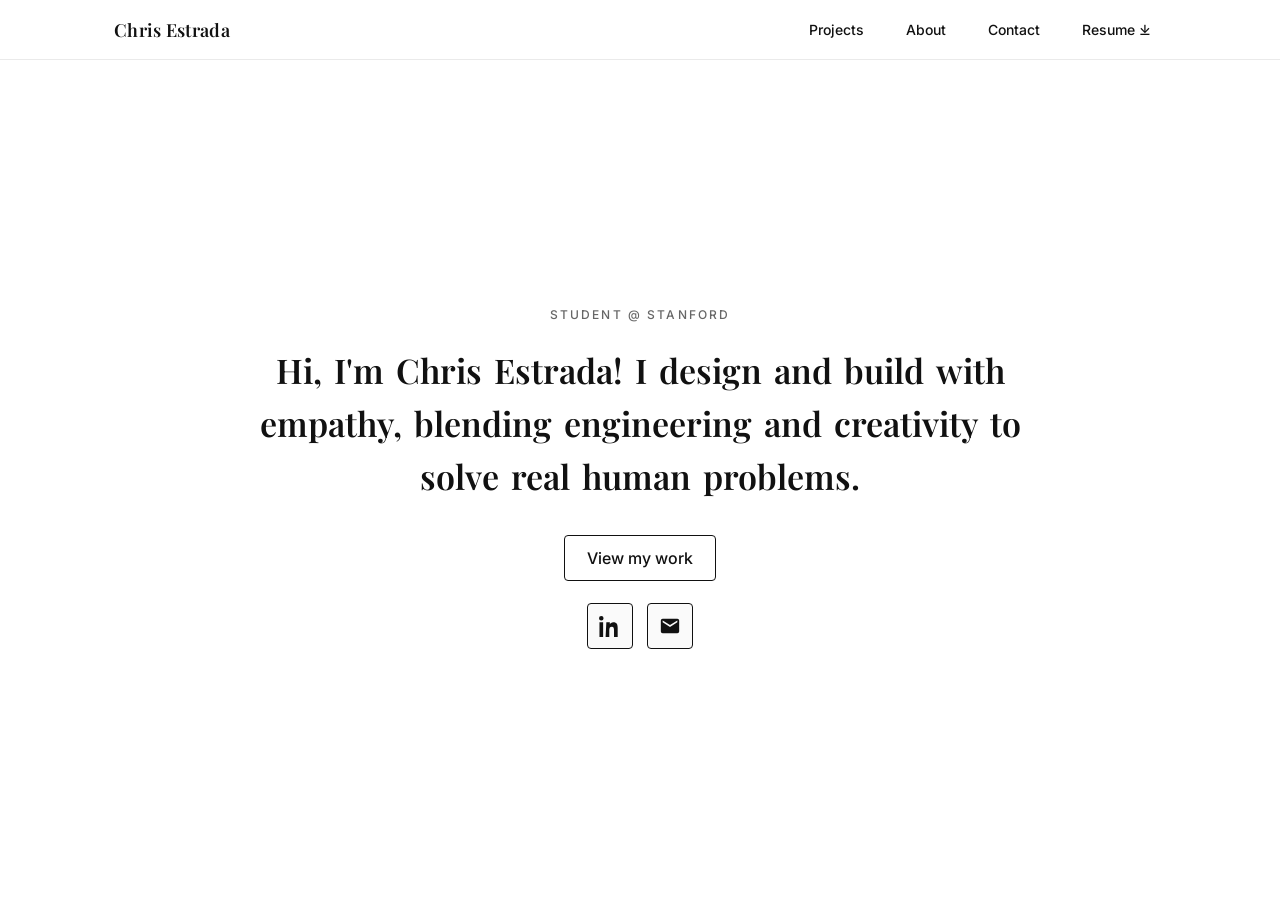
==== portfolio.html @ dc277e16 "portfolio.html" ====
<!DOCTYPE html>
<html lang="en">
<head>
  <meta charset="utf-8" />
  <meta name="viewport" content="width=device-width, initial-scale=1" />
  <title>Chris Estrada — Portfolio</title>
  <link rel="preconnect" href="https://fonts.googleapis.com">
  <link rel="preconnect" href="https://fonts.gstatic.com" crossorigin>
  <link href="https://fonts.googleapis.com/css2?family=Inter:wght@300;400;500;600&family=Playfair+Display:wght@600&display=swap" rel="stylesheet">
  <style>
    :root{ --ink:#111; --ink-2:#333; --bg:#fff; --muted:#f5f5f5; --green:#34d399; --blueteal:#3cc0ff; --radius:4px; }
    *{box-sizing:border-box}
    html,body{margin:0;background:var(--bg);color:var(--ink);font-family:Inter,system-ui,sans-serif}
    a{color:inherit;text-decoration:none}
    img,iframe{max-width:100%;display:block}

    /* Header */
    header{position:fixed; inset:0 0 auto 0; background:rgba(255,255,255,.9); backdrop-filter:saturate(1.2) blur(6px); border-bottom:1px solid #eaeaea; z-index:10;}
    .nav{max-width:1100px; margin:0 auto; display:flex; align-items:center; justify-content:space-between; gap:16px; padding:12px 24px;}
    .brand{font-family:"Playfair Display",serif; font-weight:600; font-size:18px; letter-spacing:.3px; cursor:pointer}
    .links{display:flex; gap:12px}
    .links a{padding:8px 14px; border:1px solid transparent; border-radius:var(--radius); font-weight:500; font-size:14px}
    .links a:hover{border-color:var(--ink); background:var(--ink); color:#fff; transition:.2s}

    /* Page shell */
    main{min-height:100vh; display:flex; align-items:center; justify-content:center; padding:96px 20px 40px; flex-direction:column;}
    section{width:100%; display:none}
    section.active{display:flex}

    /* Intro */
    .intro{max-width:780px; margin:0 auto; flex-direction:column; align-items:center; text-align:center; gap:22px}
    .eyebrow{font-size:12px; letter-spacing:.18em; text-transform:uppercase; color:#666; font-weight:500}
    h1{font-family:"Playfair Display",serif; font-weight:600; font-size:clamp(24px,3.6vw,34px); line-height:1.55; margin:0; color:var(--ink)}
    .headline-words .w{display:inline-block; margin:0 2px; transition:transform .15s ease,color .15s ease; position:relative}
    .headline-words .w:hover{transform:scale(1.12); color:#000}
    .cta{display:inline-block; margin-top:10px; padding:12px 22px; border:1px solid var(--ink); border-radius:var(--radius); font-weight:500}
    .cta:hover{background:var(--ink); color:#fff}

    .socials{display:flex; gap:14px; justify-content:center}
    .icon{width:46px; height:46px; display:flex; align-items:center; justify-content:center; border:1px solid var(--ink); border-radius:var(--radius); background:#fafafa; transition:.2s}
    .icon:hover{background:var(--ink); color:#fff}
    .icon svg{width:22px; height:22px}

    /* Projects (only here) */
    #projects{display:none; min-height:80vh; align-items:flex-start; justify-content:center; flex-direction:column; gap:20px; padding-top:40px;}
    #projects.active{display:flex;}
    #projects h2{font-family:"Playfair Display",serif; font-size:28px; margin:0 auto 10px; text-align:center;}
    #projects .project-bubbles{display:flex; gap:40px; flex-wrap:wrap; justify-content:center; align-items:center; width:100%; max-width:1000px;}
    #projects .bubble{flex:1 1 400px; min-height:300px; border-radius:12px; display:flex; align-items:center; justify-content:center; font-family:"Playfair Display",serif; font-size:24px; border:2px solid var(--ink); transition:transform .3s ease, background .3s ease, color .3s ease; cursor:pointer;}
    #projects .bubble:hover{transform:scale(1.03); color:#fff;}
    #projects .bubble.allspark:hover{background:var(--green); border-color:var(--green);} 
    #projects .bubble.saveshare:hover{background:var(--blueteal); border-color:var(--blueteal);} 

    /* SaveShare in-page section */
    #saveshare{display:none; flex-direction:column; align-items:center; justify-content:center; min-height:80vh; text-align:center;}
    #saveshare.active{display:flex;}
    #saveshare .hero{display:flex; flex-direction:column; align-items:center; justify-content:center; padding:80px 20px;}
    #saveshare h1{font-family:"Playfair Display",serif; font-size:48px; margin-bottom:10px;}
    #saveshare h2{font-family:Inter,sans-serif; font-weight:400; font-size:20px; color:#333; margin-top:0;}
    #saveshare hr{width:80%;max-width:700px;border:none;border-top:1px solid #ccc;margin:30px 0;}
    #saveshare .info-bubbles{display:flex;flex-wrap:wrap;justify-content:center;gap:10px;margin-top:10px;}
    #saveshare .info-bubble{border:1px solid var(--ink);border-radius:var(--radius);padding:10px 14px;font-size:14px;font-weight:500;}
    #saveshare iframe{margin-top:30px;width:80%;max-width:720px;height:405px;border-radius:var(--radius);box-shadow:0 4px 14px rgba(0,0,0,0.1);} 
    #saveshare .overview{max-width:700px;margin:30px auto 0;font-size:16px;line-height:1.7;color:#333;text-align:left;}
    #saveshare .role-info{display:flex;justify-content:center;gap:40px;flex-wrap:wrap;margin-top:20px;font-size:15px;color:#444;}
    #saveshare .role-info div{background:#f9f9f9;padding:10px 18px;border-radius:4px;box-shadow:0 2px 6px rgba(0,0,0,0.05);}
    #saveshare .problem-section{display:flex;flex-wrap:wrap;justify-content:center;align-items:flex-start;gap:20px;margin-top:40px;max-width:1000px;}
    #saveshare .problem-section h3{font-family:'Playfair Display',serif;font-size:22px;margin-bottom:10px;}
    #saveshare .problem-section p{font-size:16px;line-height:1.7;color:#333;text-align:left;}
    #saveshare .problem-section img{width:100%;border-radius:8px;box-shadow:0 4px 10px rgba(0,0,0,0.1);}
    #saveshare .research-section{max-width:900px;margin-top:40px;text-align:left;}
    #saveshare .research-section h3{font-family:'Playfair Display',serif;font-size:22px;margin-bottom:10px;}
    #saveshare .research-section p{font-size:16px;line-height:1.7;color:#333;}

    /* Goals diagram */
    #saveshare .goals-heading{font-family:"Playfair Display",serif;font-size:22px;font-weight:600;margin:30px 0 12px;text-align:center;}
    #saveshare .goals-diagram{display:flex;flex-direction:column;align-items:center;justify-content:center;margin-top:10px;}
    #saveshare .goals-center{width:140px;height:140px;border-radius:50%;background:#3cc0ff;display:flex;align-items:center;justify-content:center;color:white;font-family:'Playfair Display',serif;font-size:18px;font-weight:600;box-shadow:0 4px 12px rgba(0,0,0,0.1);margin-bottom:30px;}
    /* Make four goal circles sit horizontally on one line */
    #saveshare .goal-circles{display:flex;justify-content:center;align-items:center;gap:30px;flex-wrap:nowrap;max-width:1000px;width:100%;}
    #saveshare .goal{width:160px;height:160px;border-radius:50%;background:#f9f9f9;display:flex;align-items:center;justify-content:center;text-align:center;padding:20px;font-size:15px;line-height:1.4;box-shadow:0 2px 8px rgba(0,0,0,0.08);font-weight:500;}
    @media (max-width: 760px){
      #saveshare .goal-circles{overflow-x:auto;padding-bottom:8px;}
    }

    /* Design Process (scoped to SaveShare) */
    #saveshare .design-process{max-width:900px;margin:30px auto 10px;text-align:left;}
    #saveshare .design-process h3{font-family:"Playfair Display",serif;font-size:22px;margin:0 0 10px;}
    #saveshare .design-process ul{margin:0;padding-left:18px;line-height:1.7;color:#333;}
    #saveshare .design-images{display:flex;gap:20px;justify-content:center;align-items:center;max-width:1000px;margin:16px auto 0;flex-wrap:wrap;}
    #saveshare .design-images img{flex:1 1 460px;min-width:260px;border-radius:8px;box-shadow:0 4px 10px rgba(0,0,0,0.1);} 

    /* Prototype Showcase (scoped to SaveShare) */
    #saveshare .design-process h3{ text-align:center; }
    #saveshare .proto-heading{font-family:"Playfair Display",serif;font-size:22px;font-weight:600;margin:30px 0 14px;text-align:center;}
    #saveshare .proto-row{display:flex;gap:22px;justify-content:center;align-items:flex-start;flex-wrap:wrap;max-width:1100px;margin:0 auto 10px;}
    #saveshare .proto-card{flex:1 1 320px;max-width:360px;text-align:left}
    #saveshare .proto-card img{width:100%;border-radius:8px;box-shadow:0 4px 10px rgba(0,0,0,0.1);}
    #saveshare .proto-card h4{margin:10px 0 6px;font-size:16px;font-weight:600}
    #saveshare .proto-card p{margin:0;color:#333;line-height:1.6;font-size:15px}

    /* About */
    #about{max-width:1100px; gap:36px; align-items:center; justify-content:center; flex-wrap:wrap}
    #about .text{flex:1 1 420px; font-family:"Playfair Display",serif; font-size:18px; line-height:1.75; color:var(--ink)}
    #about .image{flex:1 1 360px; display:flex; justify-content:center}
    #about .image img{border-radius:8px; box-shadow:0 6px 16px rgba(0,0,0,.08); background:#ddd}

    /* Contact */
    #contact{flex-direction:column; gap:16px; text-align:center}
    #contact h2{font-family:"Playfair Display",serif; font-size:32px; margin:0}
    #contact p{color:var(--ink-2); max-width:620px; margin:0 auto}
    #contact .icons{display:flex; gap:14px; justify-content:center; margin-top:6px}
    #contact .pill{padding:10px 14px; border:1px solid var(--ink); border-radius:var(--radius)}
  </style>
</head>
<body>
  <header>
    <div class="nav">
      <div class="brand" id="brand">Chris Estrada</div>
      <nav class="links">
        <a href="#" id="linkProjects">Projects</a>
        <a href="#" id="linkAbout">About</a>
        <a href="#" id="linkContact">Contact</a>
        <a href="resume.pdf" download>Resume ⤓</a>
      </nav>
    </div>
  </header>

  <main>
    <!-- INTRO -->
    <section id="intro" class="intro active">
      <div class="eyebrow">Student @ Stanford</div>
      <h1>
        <span id="headlineWords" class="headline-words">
          Hi, I'm Chris Estrada! I design and build with empathy, blending engineering and creativity to solve real human problems.
        </span>
      </h1>
      <a class="cta" id="viewWork" href="#">View my work</a>
      <div class="socials">
        <a class="icon" href="https://www.linkedin.com/in/chrisestradaa/" target="_blank" aria-label="LinkedIn">
          <svg viewBox="0 0 24 24" fill="currentColor"><path d="M4.98 3.5A2.48 2.48 0 1 1 2.5 1a2.5 2.5 0 0 1 2.48 2.5zM.5 8h4v16h-4zm7.5 0h3.8v2.2h.05c.53-1 1.82-2.2 3.76-2.2 4.02 0 4.77 2.65 4.77 6.1V24h-4v-7.2c0-1.72-.03-3.94-2.4-3.94-2.4 0-2.77 1.87-2.77 3.8V24h-4z"/></svg>
        </a>
        <a class="icon" href="mailto:chrisest@stanford.edu?subject=Hello%20Chris&body=Hi%20Chris,">
          <svg viewBox="0 0 24 24" fill="currentColor"><path d="M20 4H4a2 2 0 0 0-2 2v12a2 2 0 0 0 2 2h16a2 2 0 0 0 2-2V6a2 2 0 0 0-2-2zm0 4-8 5L4 8V6l8 5 8-5v2z"/></svg>
        </a>
      </div>
    </section>

    <!-- PROJECTS -->
    <section id="projects">
      <h2>View some of my work here:</h2>
      <div class="project-bubbles">
        <div class="bubble allspark">AllSparkLegal</div>
        <div class="bubble saveshare" id="openSaveShare">SaveShare</div>
      </div>
    </section>

    <!-- SAVESHARE (in-page) -->
    <section id="saveshare">
      <div class="hero">
        <h1>SaveShare</h1>
        <h2>SaveShare — A safer, campus-specific ride-sharing prototype for students</h2>
        <hr>
        <div class="info-bubbles">
          <div class="info-bubble">Solo Project</div>
          <div class="info-bubble">4 Weeks</div>
          <div class="info-bubble">Product Strategy</div>
          <div class="info-bubble">UX Research</div>
          <div class="info-bubble">UI/UX Design</div>
        </div>
        <iframe src="https://www.youtube.com/embed/4TzQcQd08Ro?start=46" title="SaveShare Video" frameborder="0" allowfullscreen></iframe>
        <div class="overview">
          <p><strong>Overview:</strong> SaveShare is a 4-week solo project through a class where I designed a verified, campus-exclusive ride-sharing prototype that helps students coordinate rides safely, affordably, and sustainably. I led the entire process from research and validation to prototyping and presentation. The concept received strong feedback from peers and the instructor.</p>
        </div>
        <div class="role-info">
          <div><strong>Role:</strong> PM, Researcher · Designer</div>
          <div><strong>Duration:</strong> 4 weeks</div>
          <div><strong>Tools:</strong> Figma</div>
        </div>
        <div class="problem-section">
          <div style="flex:1 1 400px;text-align:left;min-width:280px;">
            <h3>Problem</h3>
            <p>Students attending the same school often travel to common destinations but typically request individual or shared Uber rides, leading to high costs, inefficient resource use, and potential safety concerns. Existing ride-sharing options like Uber Pool provide minimal cost savings and little coordination between students. There is a need for a more sustainable, affordable, and secure way to share rides among verified students.</p>
          </div>
          <div style="flex:1 1 400px;display:flex;gap:20px;align-items:center;justify-content:center;flex-wrap:wrap;">
            <img src="images/sfosplit.jpeg" alt="SFO Split Ride" style="flex:1 1 45%;min-width:240px;">
            <img src="images/dawa.jpeg" alt="Destination Ride" style="flex:1 1 45%;min-width:240px;">
          </div>
        </div>
        <div class="research-section">
          <h3>Research and Validation</h3>
          <p>I spoke with Stanford students about how they coordinate rides and observed ride-related posts on Fizz, where users often requested rides but rarely got responses. This validated the need for a campus-only ride-sharing platform focused on verified users, simple coordination, and sustainability.</p>
        </div>
        <h3 class="goals-heading">Product Goals:</h3>
        <div class="goals-diagram">
          <div class="goals-center">SaveShare</div>
          <div class="goal-circles">
            <div class="goal">Build trust through .edu verification</div>
            <div class="goal">Simplify ride posting and joining</div>
            <div class="goal">Encourage shared rides for sustainability</div>
            <div class="goal">Keep users in-app with integrated chat</div>
          </div>
        </div>
        <!-- Design Process (added) -->
        <div class="design-process">
          <h3>Design Process:</h3>
          <ul>
            <li><strong>Week 1:</strong> User insights and MVP scope</li>
            <li><strong>Week 2:</strong> User flows and wireframes</li>
            <li><strong>Week 3:</strong> High-fidelity mockups</li>
            <li><strong>Week 4:</strong> Usability feedback and presentation</li>
          </ul>
        </div>
        <div class="design-images">
          <img src="images/wireframe1.jpeg" alt="Wireframe 1">
          <img src="images/wireframe2.jpeg" alt="Wireframe 2">
        </div>

        <h3 class="proto-heading">Prototype Showcase:</h3>
        <div class="proto-row">
          <div class="proto-card">
            <img src="images/schoolselect.jpeg" alt="Access page - school select">
            <h4>Access Page (schoolselect.jpeg)</h4>
            <p>The access page allows users to securely enter their school information, granting them access to the app’s exclusive sections such as ride listings, popular events, and messaging. This ensures that only verified members from the same institution can connect, enhancing both security and community engagement.</p>
          </div>
          <div class="proto-card">
            <img src="images/publiclist.jpeg" alt="Public listing page">
            <h4>Public Listing Page (publiclist.jpeg)</h4>
            <p>The Public Listings page allows users to post details about their upcoming trips, including destination and time of departure. Other users can browse these listings and message the poster directly to coordinate shared rides, making travel more cost-effective and environmentally sustainable by reducing the number of individual rides.</p>
          </div>
          <div class="proto-card">
            <img src="images/popularevents.jpeg" alt="Popular events page">
            <h4>Popular Event Page (popularevents.jpeg)</h4>
            <p>The Popular Events page showcases trending events like concerts, making it easy for users to find and join ride listings for these activities. There's also a Popular Destinations section that highlights frequently visited places, such as nearby cities, helping users coordinate shared rides to regular destinations efficiently.</p>
          </div>
        </div>

        <h3 class="proto-heading">Results</h3>
        <div style="max-width:900px;margin:0 auto;text-align:left;color:#333;line-height:1.7;">
          I created a full prototype of SaveShare, a secure, organization-specific ride-sharing platform addressing safety, cost efficiency, and sustainability. I received strong peer and instructor feedback. Students expressed genuine interest in using the app.
        </div>
      </div>
      <div class="back-btn" id="backToProjects">← Back to Projects</div>
    </section>

    <!-- ABOUT -->
    <section id="about">
      <div class="image">
        <img src="images/jellyfish.jpg" alt="Chris Estrada looking at jellyfish" onerror="this.style.display='none'">
      </div>
      <div class="text">
        <p>Hello! I'm Chris Estrada. I am a student at Stanford University majoring in Design, an interdisciplinary engineering degree that equips me to build across both digital and physical mediums with a human-centered perspective.</p>
        <p>I've always been both creative and technical, and studying design has allowed me to bridge disciplines, from prototyping and systems thinking to user research and storytelling. My passion for games fuels my interest in user experience and accessibility. At the same time, my love for karaoke and theatre reminds me to bring creativity, empathy, and energy into every project I work on.</p>
      </div>
    </section>

    <!-- CONTACT -->
    <section id="contact">
      <h2>Let's connect!</h2>
      <p>I'm always interested in discussing new opportunities, interesting projects, or just connecting!</p>
      <div class="icons">
        <a class="icon" href="mailto:chrisest@stanford.edu?subject=Hello%20Chris&body=Hi%20Chris,">
          <svg viewBox="0 0 24 24" fill="currentColor"><path d="M20 4H4a2 2 0 0 0-2 2v12a2 2 0 0 0 2 2h16a2 2 0 0 0 2-2V6a2 2 0 0 0-2-2zm0 4-8 5L4 8V6l8 5 8-5v2z"/></svg>
        </a>
        <a class="icon" href="https://www.linkedin.com/in/chrisestradaa/" target="_blank" aria-label="LinkedIn">
          <svg viewBox="0 0 24 24" fill="currentColor"><path d="M4.98 3.5A2.48 2.48 0 1 1 2.5 1a2.5 2.5 0 0 1 2.48 2.5zM.5 8h4v16h-4zm7.5 0h3.8v2.2h.05c.53-1 1.82-2.2 3.76-2.2 4.02 0 4.77 2.65 4.77 6.1V24h-4v-7.2c0-1.72-.03-3.94-2.4-3.94-2.4 0-2.77 1.87-2.77 3.8V24h-4z"/></svg>
        </a>
        <div class="pill">📍 Stanford, California</div>
      </div>
    </section>
  </main>

  <script>
    // Safely enhance headline words
    (function() {
      const headline = document.getElementById('headlineWords');
      if (headline && !headline.dataset.enhanced) {
        const words = headline.textContent.trim().split(/\s+/);
        headline.innerHTML = words.map(w => `<span class='w'>${w}</span>`).join(' ');
        headline.dataset.enhanced = "1";
      }
    })();

    // Section registry
    const sections = {
      intro: document.getElementById('intro'),
      projects: document.getElementById('projects'),
      saveshare: document.getElementById('saveshare'),
      about: document.getElementById('about'),
      contact: document.getElementById('contact'),
    };
    function show(id){
      Object.values(sections).forEach(s => s && s.classList.remove('active'));
      if (sections[id]) sections[id].classList.add('active');
      window.scrollTo({top:0, behavior:'smooth'});
    }

    // Safe binder
    function bind(id, handler){
      const el = document.getElementById(id);
      if (!el) return;
      el.addEventListener('click', (e)=>{ e.preventDefault?.(); handler(); });
    }

    // Nav bindings
    bind('brand', ()=>show('intro'));
    bind('linkProjects', ()=>show('projects'));
    bind('linkAbout', ()=>show('about'));
    bind('linkContact', ()=>show('contact'));
    bind('viewWork', ()=>show('projects'));

    // Projects -> SaveShare + back
    bind('openSaveShare', ()=>show('saveshare'));
    bind('backToProjects', ()=>show('projects'));
  </script>
</body>
</html>
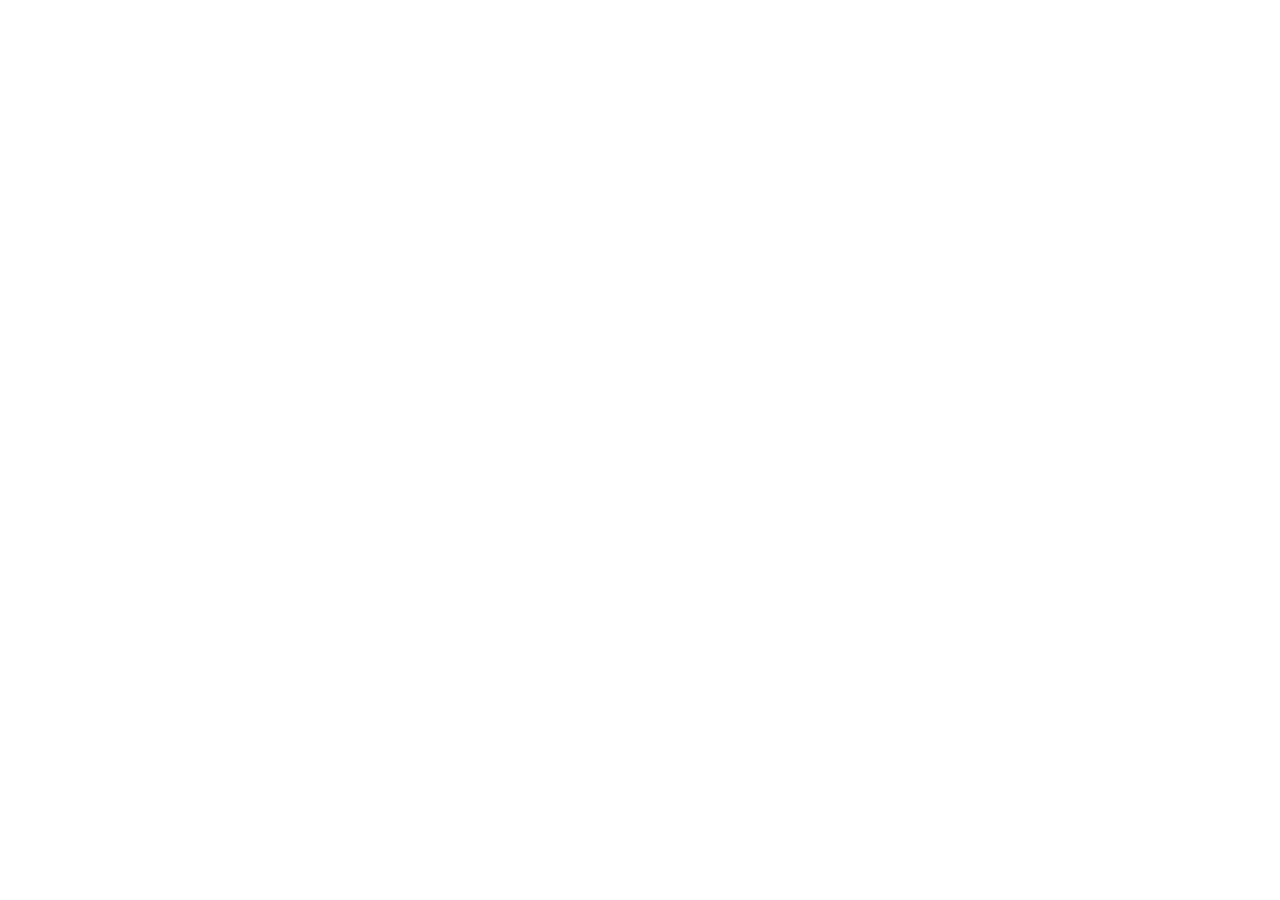
==== commit 4aaa6b1c: "portfolio Added a custom cursor effect with dynamic sizing based on mouse events." ====
--- a/portfolio.html
+++ b/portfolio.html
@@ -1,4 +1,52 @@
-<!DOCTYPE html>
+<script>
+    // Custom cursor circle
+    const cursor = document.createElement('div');
+    cursor.style.cssText = `
+      position: fixed;
+      width: 24px;
+      height: 24px;
+      border: 2px solid #111;
+      border-radius: 50%;
+      pointer-events: none;
+      z-index: 9999;
+      transition: width 0.1s, height 0.1s;
+    `;
+    document.body.appendChild(cursor);
+
+    let isPressed = false;
+
+    document.addEventListener('mousemove', (e) => {
+      cursor.style.left = (e.clientX - 12) + 'px';
+      cursor.style.top = (e.clientY - 12) + 'px';
+    });
+
+    document.addEventListener('mousedown', () => {
+      isPressed = true;
+      cursor.style.width = '16px';
+      cursor.style.height = '16px';
+    });
+
+    document.addEventListener('mouseup', () => {
+      isPressed = false;
+      cursor.style.width = '24px';
+      cursor.style.height = '24px';
+    });
+
+    document.addEventListener('mouseover', (e) => {
+      if (e.target.tagName === 'A' || e.target.tagName === 'BUTTON' || e.target.classList.contains('back-btn') || e.target.classList.contains('bubble')) {
+        cursor.style.width = '32px';
+        cursor.style.height = '32px';
+      }
+    });
+
+    document.addEventListener('mouseout', (e) => {
+      if (e.target.tagName === 'A' || e.target.tagName === 'BUTTON' || e.target.classList.contains('back-btn') || e.target.classList.contains('bubble')) {
+        if (!isPressed) {
+          cursor.style.width = '24px';
+          cursor.style.height = '24px';
+        }
+      }
+    });<!DOCTYPE html>
 <html lang="en">
 <head>
   <meta charset="utf-8" />
@@ -10,7 +58,7 @@
   <style>
     :root{ --ink:#111; --ink-2:#333; --bg:#fff; --muted:#f5f5f5; --green:#34d399; --blueteal:#3cc0ff; --radius:4px; }
     *{box-sizing:border-box}
-    html,body{margin:0;background:var(--bg);color:var(--ink);font-family:Inter,system-ui,sans-serif}
+    html,body{margin:0;background:var(--bg);color:var(--ink);font-family:Inter,system-ui,sans-serif;cursor:none;}
     a{color:inherit;text-decoration:none}
     img,iframe{max-width:100%;display:block}
 
@@ -99,6 +147,51 @@
     #saveshare .proto-card h4{margin:10px 0 6px;font-size:16px;font-weight:600}
     #saveshare .proto-card p{margin:0;color:#333;line-height:1.6;font-size:15px}
 
+    /* AllSparkLegal in-page section */
+    #allspark{display:none; flex-direction:column; align-items:center; justify-content:center; min-height:80vh; text-align:center;}
+    #allspark.active{display:flex;}
+    #allspark .hero{display:flex; flex-direction:column; align-items:center; justify-content:center; padding:80px 20px;}
+    #allspark h1{font-family:"Playfair Display",serif; font-size:48px; margin-bottom:10px;}
+    #allspark h2{font-family:Inter,sans-serif; font-weight:400; font-size:20px; color:#333; margin-top:0;}
+    #allspark hr{width:80%;max-width:700px;border:none;border-top:1px solid #ccc;margin:30px 0;}
+    #allspark .info-bubbles{display:flex;flex-wrap:wrap;justify-content:center;gap:10px;margin-top:10px;}
+    #allspark .info-bubble{border:1px solid var(--ink);border-radius:var(--radius);padding:10px 14px;font-size:14px;font-weight:500;}
+    #allspark iframe{margin-top:30px;width:80%;max-width:720px;height:405px;border-radius:var(--radius);box-shadow:0 4px 14px rgba(0,0,0,0.1);} 
+    #allspark .overview{max-width:700px;margin:30px auto 0;font-size:16px;line-height:1.7;color:#333;text-align:left;}
+    #allspark .role-info{display:flex;justify-content:center;gap:40px;flex-wrap:wrap;margin-top:20px;font-size:15px;color:#444;}
+    #allspark .role-info div{background:#f9f9f9;padding:10px 18px;border-radius:4px;box-shadow:0 2px 6px rgba(0,0,0,0.05);}
+    #allspark .problem-section{display:flex;flex-wrap:wrap;justify-content:center;align-items:flex-start;gap:20px;margin-top:40px;max-width:1000px;}
+    #allspark .problem-section h3{font-family:'Playfair Display',serif;font-size:22px;margin-bottom:10px;}
+    #allspark .problem-section p{font-size:16px;line-height:1.7;color:#333;text-align:left;}
+    #allspark .problem-section img{width:100%;border-radius:8px;box-shadow:0 4px 10px rgba(0,0,0,0.1);}
+    #allspark .research-section{max-width:900px;margin-top:40px;text-align:left;}
+    #allspark .research-section h3{font-family:'Playfair Display',serif;font-size:22px;margin-bottom:10px;}
+    #allspark .research-section p{font-size:16px;line-height:1.7;color:#333;}
+
+    /* Goals diagram */
+    #allspark .goals-heading{font-family:"Playfair Display",serif;font-size:22px;font-weight:600;margin:30px 0 12px;text-align:center;}
+    #allspark .goals-diagram{display:flex;flex-direction:column;align-items:center;justify-content:center;margin-top:10px;}
+    #allspark .goals-center{width:140px;height:140px;border-radius:50%;background:#34d399;display:flex;align-items:center;justify-content:center;color:white;font-family:'Playfair Display',serif;font-size:18px;font-weight:600;box-shadow:0 4px 12px rgba(0,0,0,0.1);margin-bottom:30px;}
+    #allspark .goal-circles{display:flex;justify-content:center;align-items:center;gap:30px;flex-wrap:nowrap;max-width:1000px;width:100%;}
+    #allspark .goal{width:160px;height:160px;border-radius:50%;background:#f9f9f9;display:flex;align-items:center;justify-content:center;text-align:center;padding:20px;font-size:15px;line-height:1.4;box-shadow:0 2px 8px rgba(0,0,0,0.08);font-weight:500;}
+    @media (max-width: 760px){
+      #allspark .goal-circles{overflow-x:auto;padding-bottom:8px;}
+    }
+
+    /* Design Process (scoped to AllSparkLegal) */
+    #allspark .design-process{max-width:900px;margin:30px auto 10px;text-align:left;}
+    #allspark .design-process h3{font-family:"Playfair Display",serif;font-size:22px;margin:0 0 10px;}
+    #allspark .design-process ul{margin:0;padding-left:18px;line-height:1.7;color:#333;}
+    #allspark .design-images{display:flex;gap:20px;justify-content:center;align-items:center;max-width:1000px;margin:16px auto 0;flex-wrap:wrap;}
+    #allspark .design-images img{flex:1 1 460px;min-width:260px;border-radius:8px;box-shadow:0 4px 10px rgba(0,0,0,0.1);} 
+
+    /* Prototype Showcase (scoped to AllSparkLegal) */
+    #allspark .design-process h3{ text-align:center; }
+    #allspark .proto-heading{font-family:"Playfair Display",serif;font-size:22px;font-weight:600;margin:30px 0 14px;text-align:center;}
+    #allspark .proto-row{display:flex;gap:22px;justify-content:center;align-items:flex-start;flex-wrap:wrap;max-width:1100px;margin:0 auto 10px;}
+    #allspark .proto-card{flex:1 1 320px;max-width:360px;text-align:left}
+    #allspark .proto-card img{width:100%;border-radius:8px;box-shadow:0 4px 10px rgba(0,0,0,0.1);height:auto;object-fit:contain;}
+
     /* About */
     #about{max-width:1100px; gap:36px; align-items:center; justify-content:center; flex-wrap:wrap}
     #about .text{flex:1 1 420px; font-family:"Playfair Display",serif; font-size:18px; line-height:1.75; color:var(--ink)}
@@ -111,6 +204,19 @@
     #contact p{color:var(--ink-2); max-width:620px; margin:0 auto}
     #contact .icons{display:flex; gap:14px; justify-content:center; margin-top:6px}
     #contact .pill{padding:10px 14px; border:1px solid var(--ink); border-radius:var(--radius)}
+    
+    /* Center Projects section content */
+    #projects{align-items:center;}
+    /* Uniform prototype cards */
+    #saveshare .proto-row{align-items:stretch;}
+    #saveshare .proto-card{flex:0 0 340px;max-width:340px;display:flex;flex-direction:column}
+    #saveshare .proto-card img{aspect-ratio:9/16;object-fit:cover}
+    #allspark .proto-row{align-items:stretch;}
+    #allspark .proto-card{flex:0 0 340px;max-width:340px;display:flex;flex-direction:column}
+    #allspark .proto-card img{aspect-ratio:9/16;object-fit:cover}
+    
+    .back-btn{cursor:pointer;color:#0066cc;font-weight:500;text-align:left;padding:10px 0;margin-top:30px;max-width:900px;}
+    .back-btn:hover{text-decoration:underline;}
   </style>
 </head>
 <body>
@@ -150,7 +256,7 @@
     <section id="projects">
       <h2>View some of my work here:</h2>
       <div class="project-bubbles">
-        <div class="bubble allspark">AllSparkLegal</div>
+        <div class="bubble allspark" id="openAllspark">AllSparkLegal</div>
         <div class="bubble saveshare" id="openSaveShare">SaveShare</div>
       </div>
     </section>
@@ -220,17 +326,17 @@
         <div class="proto-row">
           <div class="proto-card">
             <img src="images/schoolselect.jpeg" alt="Access page - school select">
-            <h4>Access Page (schoolselect.jpeg)</h4>
-            <p>The access page allows users to securely enter their school information, granting them access to the app’s exclusive sections such as ride listings, popular events, and messaging. This ensures that only verified members from the same institution can connect, enhancing both security and community engagement.</p>
+            <h4>Access Page</h4>
+            <p>The access page allows users to securely enter their school information, granting them access to the app's exclusive sections such as ride listings, popular events, and messaging. This ensures that only verified members from the same institution can connect, enhancing both security and community engagement.</p>
           </div>
           <div class="proto-card">
             <img src="images/publiclist.jpeg" alt="Public listing page">
-            <h4>Public Listing Page (publiclist.jpeg)</h4>
+            <h4>Public Listing Page</h4>
             <p>The Public Listings page allows users to post details about their upcoming trips, including destination and time of departure. Other users can browse these listings and message the poster directly to coordinate shared rides, making travel more cost-effective and environmentally sustainable by reducing the number of individual rides.</p>
           </div>
           <div class="proto-card">
             <img src="images/popularevents.jpeg" alt="Popular events page">
-            <h4>Popular Event Page (popularevents.jpeg)</h4>
+            <h4>Popular Event Page</h4>
             <p>The Popular Events page showcases trending events like concerts, making it easy for users to find and join ride listings for these activities. There's also a Popular Destinations section that highlights frequently visited places, such as nearby cities, helping users coordinate shared rides to regular destinations efficiently.</p>
           </div>
         </div>
@@ -241,6 +347,91 @@
         </div>
       </div>
       <div class="back-btn" id="backToProjects">← Back to Projects</div>
+    </section>
+
+    <!-- ALLSPARK (in-page) -->
+    <section id="allspark">
+      <div class="hero">
+        <h1>AllSparkLegal</h1>
+        <h2>AllSparkLegal — A Spanish-accessible AI legal intake platform</h2>
+        <hr>
+        <div class="info-bubbles">
+          <div class="info-bubble">Product Management Internship</div>
+          <div class="info-bubble">June – August 2025</div>
+          <div class="info-bubble">0→1 Product Development</div>
+          <div class="info-bubble">Product Strategy</div>
+          <div class="info-bubble">UX Research</div>
+        </div>
+        <div class="overview">
+          <p><strong>Overview:</strong> AllSparkLegal is a legal-tech startup focused on making employment law help more accessible for Spanish-speaking workers in California. I collaborated with an international team of engineers, lawyers, and sales to take the product from 0→1 — defining the vision, user needs, and MVP for an AI-powered, bilingual legal intake chatbot.</p>
+        </div>
+        <div class="role-info">
+          <div><strong>Role:</strong> Product Management Intern · Developer · Researcher · Designer</div>
+          <div><strong>Duration:</strong> June 2025 – August 2025</div>
+        </div>
+        <div class="problem-section">
+          <div style="flex:1 1 400px;text-align:left;min-width:280px;">
+            <h3>Problem</h3>
+            <p>Many Hispanic workers face language and accessibility barriers when seeking legal help. Most legal-tech platforms are English-only and overly complex. AllSparkLegal aimed to create a trustworthy, bilingual experience that simplified intake and improved accessibility for Spanish-speaking users.</p>
+          </div>
+        </div>
+        <div class="research-section">
+          <h3>Research and Validation</h3>
+          <ul style="margin:0;padding-left:18px;line-height:1.7;color:#333;">
+            <li>Conducted 10 user interviews with Spanish-speaking workers to uncover pain points around accessibility and trust.</li>
+            <li>Led 5 usability tests and iterated on voice-to-text, quick-reply chips, and chatbot features to reduce friction in the intake flow.</li>
+            <li>Benchmarked 5+ competitors (LegalZoom, LawDroid, SuperLawyers), revealing 4 major usability and trust gaps that informed our roadmap.</li>
+          </ul>
+        </div>
+        <h3 class="goals-heading">Product Goals:</h3>
+        <div class="goals-diagram">
+          <div class="goals-center">AllSparkLegal</div>
+          <div class="goal-circles">
+            <div class="goal">Build trust through bilingual, empathetic chatbot design</div>
+            <div class="goal">Simplify intake with quick-reply and voice-input features</div>
+            <div class="goal">Automate legal triage for faster attorney matching</div>
+            <div class="goal">Design for accessibility and usability</div>
+          </div>
+        </div>
+        <!-- Design Process -->
+        <div class="design-process">
+          <h3>Design Process:</h3>
+          <ul>
+            <li><strong>Phase 1:</strong> Research synthesis and requirements definition</li>
+            <li><strong>Phase 2:</strong> MVP scoping, color palette, and UI system creation</li>
+            <li><strong>Phase 3:</strong> Chatbot flow design, API integration, and testing</li>
+            <li><strong>Phase 4:</strong> Usability testing, iteration, and MVP launch</li>
+          </ul>
+        </div>
+
+        <h3 class="proto-heading">Product Showcase:</h3>
+        <div class="proto-row">
+          <div class="proto-card">
+            <img src="images/landingpage.jpeg" alt="Landing Page">
+            <h4>Landing Page</h4>
+            <p>The landing page introduces users to the intake process in plain, accessible language and invites them to begin. It establishes credibility and clearly communicates the app's purpose, helping Californians understand their rights.</p>
+          </div>
+          <div class="proto-card">
+            <img src="images/quickreply.jpeg" alt="Quick-Reply Chatbot">
+            <h4>Quick-Reply Chatbot</h4>
+            <p>The live AI chatbot guides users through legal-intake questions using quick-reply buttons, making it easy for Spanish-speaking workers to provide information without complex forms or legal jargon.</p>
+          </div>
+          <div class="proto-card">
+            <img src="images/intakecompletion.jpeg" alt="Intake Completion Screen">
+            <h4>Intake Completion Screen</h4>
+            <p>After the conversation, users are prompted to submit their details and receive tailored information or attorney connection options. This stage reflects the validated flow for summarizing user inputs and directing them toward next steps.</p>
+          </div>
+        </div>
+
+        <h3 class="proto-heading">Results</h3>
+        <div style="max-width:900px;margin:0 auto;text-align:left;color:#333;line-height:1.7;margin-bottom:20px;">
+          I helped take AllSparkLegal from 0→1, launching the first functional MVP now live as <strong>FiredInCalifornia.com</strong>. I delivered the MVP in 8 weeks, accelerating development by ~35% and collaborated with an international cross-functional team across law, design, and engineering.
+        </div>
+        <a href="https://firedincalifornia.com/" target="_blank" style="display:inline-block;padding:16px 32px;background:#34d399;color:white;border-radius:8px;font-weight:600;text-decoration:none;transition:.2s;margin:0 auto;cursor:pointer;">
+          Visit FiredInCalifornia.com →
+        </a>
+      </div>
+      <div class="back-btn" id="backToAllspark">← Back to Projects</div>
     </section>
 
     <!-- ABOUT -->
@@ -286,6 +477,7 @@
       intro: document.getElementById('intro'),
       projects: document.getElementById('projects'),
       saveshare: document.getElementById('saveshare'),
+      allspark: document.getElementById('allspark'),
       about: document.getElementById('about'),
       contact: document.getElementById('contact'),
     };
@@ -312,6 +504,10 @@
     // Projects -> SaveShare + back
     bind('openSaveShare', ()=>show('saveshare'));
     bind('backToProjects', ()=>show('projects'));
+
+    // Projects -> AllSparkLegal + back
+    bind('openAllspark', ()=>show('allspark'));
+    bind('backToAllspark', ()=>show('projects'));
   </script>
 </body>
 </html>
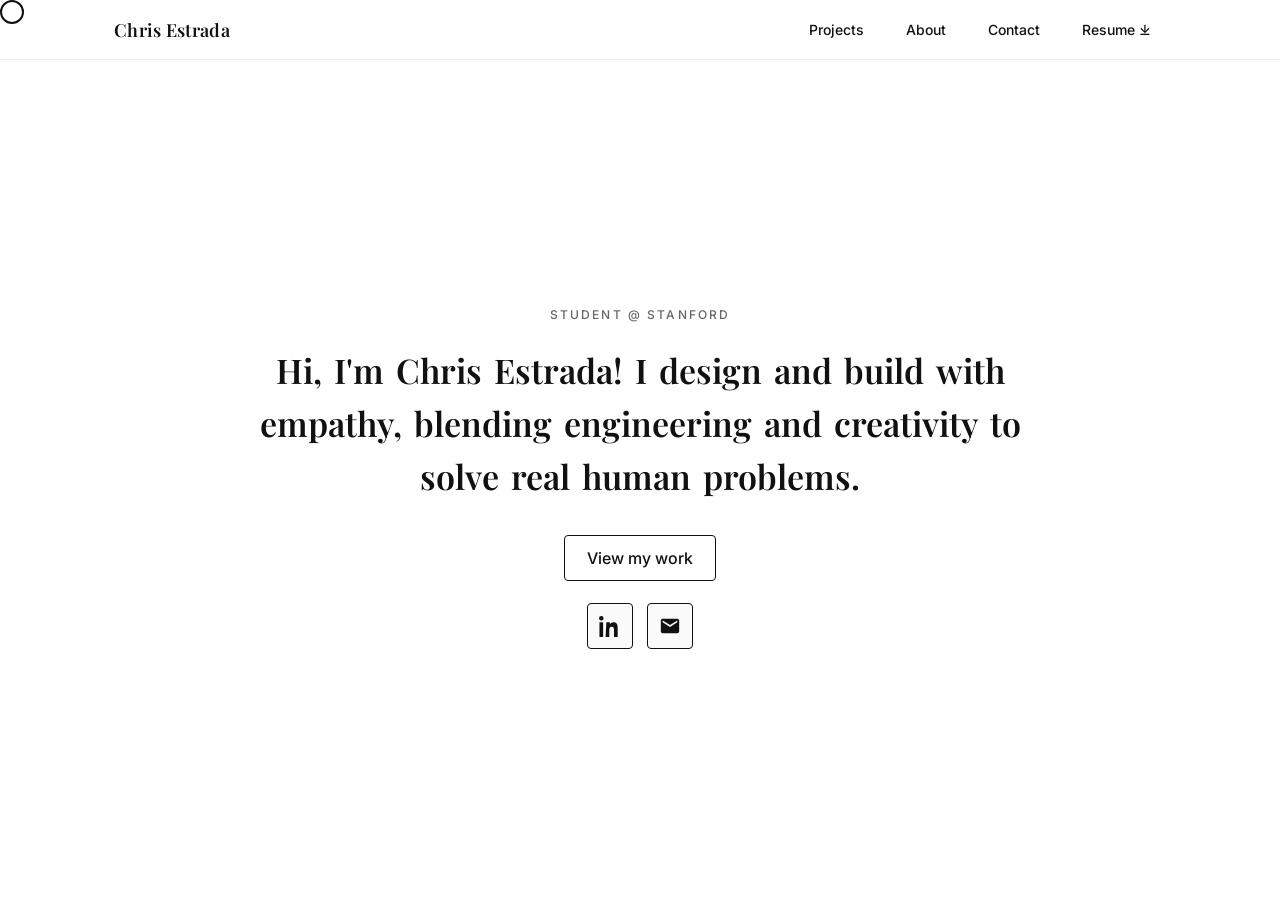
==== commit ab818dd3: "portfolio Restored custom cursor functionality and adjusted styles for project sections." ====
--- a/portfolio.html
+++ b/portfolio.html
@@ -1,52 +1,4 @@
-<script>
-    // Custom cursor circle
-    const cursor = document.createElement('div');
-    cursor.style.cssText = `
-      position: fixed;
-      width: 24px;
-      height: 24px;
-      border: 2px solid #111;
-      border-radius: 50%;
-      pointer-events: none;
-      z-index: 9999;
-      transition: width 0.1s, height 0.1s;
-    `;
-    document.body.appendChild(cursor);
-
-    let isPressed = false;
-
-    document.addEventListener('mousemove', (e) => {
-      cursor.style.left = (e.clientX - 12) + 'px';
-      cursor.style.top = (e.clientY - 12) + 'px';
-    });
-
-    document.addEventListener('mousedown', () => {
-      isPressed = true;
-      cursor.style.width = '16px';
-      cursor.style.height = '16px';
-    });
-
-    document.addEventListener('mouseup', () => {
-      isPressed = false;
-      cursor.style.width = '24px';
-      cursor.style.height = '24px';
-    });
-
-    document.addEventListener('mouseover', (e) => {
-      if (e.target.tagName === 'A' || e.target.tagName === 'BUTTON' || e.target.classList.contains('back-btn') || e.target.classList.contains('bubble')) {
-        cursor.style.width = '32px';
-        cursor.style.height = '32px';
-      }
-    });
-
-    document.addEventListener('mouseout', (e) => {
-      if (e.target.tagName === 'A' || e.target.tagName === 'BUTTON' || e.target.classList.contains('back-btn') || e.target.classList.contains('bubble')) {
-        if (!isPressed) {
-          cursor.style.width = '24px';
-          cursor.style.height = '24px';
-        }
-      }
-    });<!DOCTYPE html>
+<!DOCTYPE html>
 <html lang="en">
 <head>
   <meta charset="utf-8" />
@@ -89,8 +41,8 @@
     .icon:hover{background:var(--ink); color:#fff}
     .icon svg{width:22px; height:22px}
 
-    /* Projects (only here) */
-    #projects{display:none; min-height:80vh; align-items:flex-start; justify-content:center; flex-direction:column; gap:20px; padding-top:40px;}
+    /* Projects */
+    #projects{display:none; min-height:80vh; align-items:center; justify-content:center; flex-direction:column; gap:20px; padding-top:40px;}
     #projects.active{display:flex;}
     #projects h2{font-family:"Playfair Display",serif; font-size:28px; margin:0 auto 10px; text-align:center;}
     #projects .project-bubbles{display:flex; gap:40px; flex-wrap:wrap; justify-content:center; align-items:center; width:100%; max-width:1000px;}
@@ -124,7 +76,6 @@
     #saveshare .goals-heading{font-family:"Playfair Display",serif;font-size:22px;font-weight:600;margin:30px 0 12px;text-align:center;}
     #saveshare .goals-diagram{display:flex;flex-direction:column;align-items:center;justify-content:center;margin-top:10px;}
     #saveshare .goals-center{width:140px;height:140px;border-radius:50%;background:#3cc0ff;display:flex;align-items:center;justify-content:center;color:white;font-family:'Playfair Display',serif;font-size:18px;font-weight:600;box-shadow:0 4px 12px rgba(0,0,0,0.1);margin-bottom:30px;}
-    /* Make four goal circles sit horizontally on one line */
     #saveshare .goal-circles{display:flex;justify-content:center;align-items:center;gap:30px;flex-wrap:nowrap;max-width:1000px;width:100%;}
     #saveshare .goal{width:160px;height:160px;border-radius:50%;background:#f9f9f9;display:flex;align-items:center;justify-content:center;text-align:center;padding:20px;font-size:15px;line-height:1.4;box-shadow:0 2px 8px rgba(0,0,0,0.08);font-weight:500;}
     @media (max-width: 760px){
@@ -191,6 +142,8 @@
     #allspark .proto-row{display:flex;gap:22px;justify-content:center;align-items:flex-start;flex-wrap:wrap;max-width:1100px;margin:0 auto 10px;}
     #allspark .proto-card{flex:1 1 320px;max-width:360px;text-align:left}
     #allspark .proto-card img{width:100%;border-radius:8px;box-shadow:0 4px 10px rgba(0,0,0,0.1);height:auto;object-fit:contain;}
+    #allspark .proto-card h4{margin:10px 0 6px;font-size:16px;font-weight:600}
+    #allspark .proto-card p{margin:0;color:#333;line-height:1.6;font-size:15px}
 
     /* About */
     #about{max-width:1100px; gap:36px; align-items:center; justify-content:center; flex-wrap:wrap}
@@ -370,6 +323,8 @@
           <div><strong>Duration:</strong> June 2025 – August 2025</div>
         </div>
         <div class="problem-section">
+          <div style="flex:1 1 400px;text
+              <div class="problem-section">
           <div style="flex:1 1 400px;text-align:left;min-width:280px;">
             <h3>Problem</h3>
             <p>Many Hispanic workers face language and accessibility barriers when seeking legal help. Most legal-tech platforms are English-only and overly complex. AllSparkLegal aimed to create a trustworthy, bilingual experience that simplified intake and improved accessibility for Spanish-speaking users.</p>
@@ -462,6 +417,57 @@
   </main>
 
   <script>
+    // Custom cursor circle
+    const cursor = document.createElement('div');
+    cursor.style.cssText = `
+      position: fixed;
+      width: 24px;
+      height: 24px;
+      border: 2px solid #111;
+      border-radius: 50%;
+      pointer-events: none;
+      z-index: 9999;
+      top: 0;
+      left: 0;
+      transition: width 0.1s, height 0.1s;
+    `;
+    document.body.appendChild(cursor);
+
+    let isPressed = false;
+
+    document.addEventListener('mousemove', (e) => {
+      cursor.style.left = (e.clientX - 12) + 'px';
+      cursor.style.top = (e.clientY - 12) + 'px';
+    });
+
+    document.addEventListener('mousedown', () => {
+      isPressed = true;
+      cursor.style.width = '16px';
+      cursor.style.height = '16px';
+    });
+
+    document.addEventListener('mouseup', () => {
+      isPressed = false;
+      cursor.style.width = '24px';
+      cursor.style.height = '24px';
+    });
+
+    document.addEventListener('mouseover', (e) => {
+      if (e.target.tagName === 'A' || e.target.tagName === 'BUTTON' || e.target.classList.contains('back-btn') || e.target.classList.contains('bubble') || e.target.classList.contains('cta')) {
+        cursor.style.width = '32px';
+        cursor.style.height = '32px';
+      }
+    });
+
+    document.addEventListener('mouseout', (e) => {
+      if (e.target.tagName === 'A' || e.target.tagName === 'BUTTON' || e.target.classList.contains('back-btn') || e.target.classList.contains('bubble') || e.target.classList.contains('cta')) {
+        if (!isPressed) {
+          cursor.style.width = '24px';
+          cursor.style.height = '24px';
+        }
+      }
+    });
+
     // Safely enhance headline words
     (function() {
       const headline = document.getElementById('headlineWords');
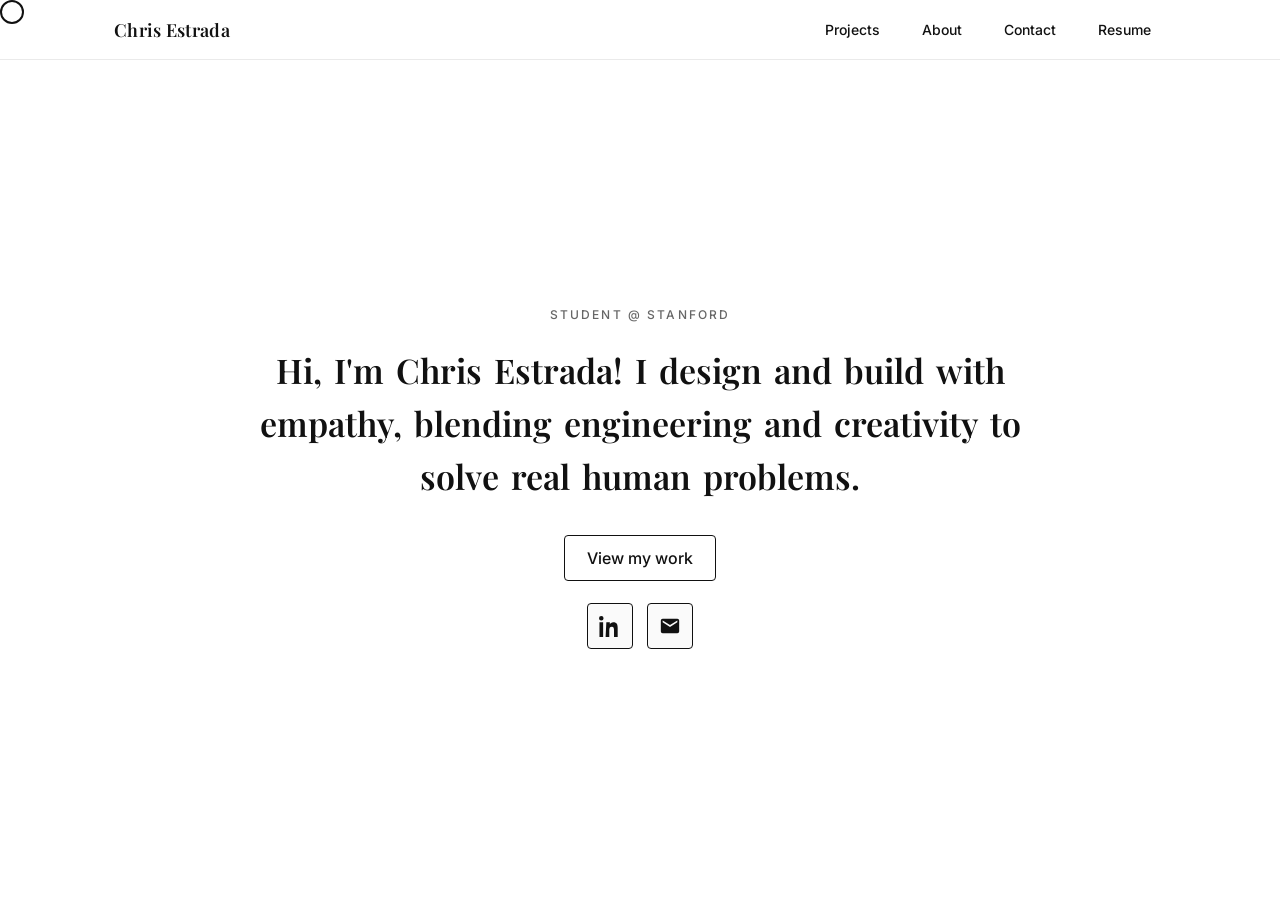
==== commit 9a06f88c: "Portfolio" ====
--- a/portfolio.html
+++ b/portfolio.html
@@ -4,9 +4,11 @@
   <meta charset="utf-8" />
   <meta name="viewport" content="width=device-width, initial-scale=1" />
   <title>Chris Estrada — Portfolio</title>
+  <meta name="description" content="Chris Estrada - Stanford Design Student | Product Manager, UX Researcher, Designer | Creating human-centered solutions that blend engineering and creativity">
+  <link rel="icon" type="image/svg+xml" href="data:image/svg+xml,%3Csvg xmlns='http://www.w3.org/2000/svg' viewBox='0 0 100 100'%3E%3Ctext y='.9em' font-size='60' font-family='Inter, sans-serif' font-weight='600' fill='%23111'%3ECE%3C/text%3E%3C/svg%3E">
   <link rel="preconnect" href="https://fonts.googleapis.com">
   <link rel="preconnect" href="https://fonts.gstatic.com" crossorigin>
-  <link href="https://fonts.googleapis.com/css2?family=Inter:wght@300;400;500;600&family=Playfair+Display:wght@600&display=swap" rel="stylesheet">
+  <link href="https://fonts.googleapis.com/css2?family=Inter:wght@300;400;500;600&family=Playfair+Display:wght@600&family=Fredoka+One:wght@400&family=Orbitron:wght@400;600;700&display=swap" rel="stylesheet">
   <style>
     :root{ --ink:#111; --ink-2:#333; --bg:#fff; --muted:#f5f5f5; --green:#34d399; --blueteal:#3cc0ff; --radius:4px; }
     *{box-sizing:border-box}
@@ -52,98 +54,102 @@
     #projects .bubble.saveshare:hover{background:var(--blueteal); border-color:var(--blueteal);} 
 
     /* SaveShare in-page section */
-    #saveshare{display:none; flex-direction:column; align-items:center; justify-content:center; min-height:80vh; text-align:center;}
+    #saveshare{display:none; flex-direction:column; align-items:center; justify-content:center; min-height:80vh; text-align:center; padding:40px 20px;}
     #saveshare.active{display:flex;}
-    #saveshare .hero{display:flex; flex-direction:column; align-items:center; justify-content:center; padding:80px 20px;}
-    #saveshare h1{font-family:"Playfair Display",serif; font-size:48px; margin-bottom:10px;}
-    #saveshare h2{font-family:Inter,sans-serif; font-weight:400; font-size:20px; color:#333; margin-top:0;}
-    #saveshare hr{width:80%;max-width:700px;border:none;border-top:1px solid #ccc;margin:30px 0;}
-    #saveshare .info-bubbles{display:flex;flex-wrap:wrap;justify-content:center;gap:10px;margin-top:10px;}
-    #saveshare .info-bubble{border:1px solid var(--ink);border-radius:var(--radius);padding:10px 14px;font-size:14px;font-weight:500;}
-    #saveshare iframe{margin-top:30px;width:80%;max-width:720px;height:405px;border-radius:var(--radius);box-shadow:0 4px 14px rgba(0,0,0,0.1);} 
-    #saveshare .overview{max-width:700px;margin:30px auto 0;font-size:16px;line-height:1.7;color:#333;text-align:left;}
-    #saveshare .role-info{display:flex;justify-content:center;gap:40px;flex-wrap:wrap;margin-top:20px;font-size:15px;color:#444;}
-    #saveshare .role-info div{background:#f9f9f9;padding:10px 18px;border-radius:4px;box-shadow:0 2px 6px rgba(0,0,0,0.05);}
-    #saveshare .problem-section{display:flex;flex-wrap:wrap;justify-content:center;align-items:flex-start;gap:20px;margin-top:40px;max-width:1000px;}
-    #saveshare .problem-section h3{font-family:'Playfair Display',serif;font-size:22px;margin-bottom:10px;}
-    #saveshare .problem-section p{font-size:16px;line-height:1.7;color:#333;text-align:left;}
-    #saveshare .problem-section img{width:100%;border-radius:8px;box-shadow:0 4px 10px rgba(0,0,0,0.1);}
-    #saveshare .research-section{max-width:900px;margin-top:40px;text-align:left;}
-    #saveshare .research-section h3{font-family:'Playfair Display',serif;font-size:22px;margin-bottom:10px;}
-    #saveshare .research-section p{font-size:16px;line-height:1.7;color:#333;}
+    #saveshare .hero{display:flex; flex-direction:column; align-items:center; justify-content:center; padding:60px 20px 40px; max-width:1200px; width:100%;}
+    #saveshare h1{font-family:"Playfair Display",serif; font-size:clamp(36px,5vw,48px); margin-bottom:16px; color:var(--ink);}
+    #saveshare h2{font-family:Inter,sans-serif; font-weight:400; font-size:clamp(16px,2.5vw,20px); color:#666; margin-top:0; max-width:800px; line-height:1.5;}
+    #saveshare hr{width:100px;max-width:700px;border:none;border-top:2px solid var(--blueteal);margin:32px auto; opacity:0.6;}
+    #saveshare .info-bubbles{display:flex;flex-wrap:wrap;justify-content:center;gap:12px;margin-top:16px; margin-bottom:32px;}
+    #saveshare .info-bubble{border:1px solid var(--blueteal);border-radius:20px;padding:8px 16px;font-size:13px;font-weight:500; background:rgba(60,192,255,0.05); color:var(--blueteal);}
+    #saveshare iframe{margin:32px auto;width:90%;max-width:800px;height:450px;border-radius:12px;box-shadow:0 8px 32px rgba(0,0,0,0.12); border:1px solid #e0e0e0;} 
+    #saveshare .overview{max-width:800px;margin:32px auto 0;font-size:16px;line-height:1.7;color:#444;text-align:left; background:#fafafa; padding:24px; border-radius:12px; border-left:4px solid var(--blueteal);}
+    #saveshare .role-info{display:flex;justify-content:center;gap:24px;flex-wrap:wrap;margin-top:24px;font-size:14px;color:#555;}
+    #saveshare .role-info div{background:#fff;padding:12px 20px;border-radius:8px;box-shadow:0 2px 8px rgba(0,0,0,0.06); border:1px solid #e0e0e0; font-weight:500;}
+    #saveshare .problem-section{display:flex;flex-wrap:wrap;justify-content:center;align-items:flex-start;gap:32px;margin-top:48px;max-width:1200px; padding:32px; background:#f9f9f9; border-radius:16px;}
+    #saveshare .problem-section h3{font-family:'Playfair Display',serif;font-size:24px;margin-bottom:16px; color:var(--ink);}
+    #saveshare .problem-section p{font-size:16px;line-height:1.7;color:#444;text-align:left; margin-bottom:0;}
+    #saveshare .problem-section img{width:100%;border-radius:12px;box-shadow:0 4px 16px rgba(0,0,0,0.08);}
+    #saveshare .research-section{max-width:900px;margin-top:48px;text-align:left; padding:32px; background:#fff; border-radius:16px; border:1px solid #e0e0e0;}
+    #saveshare .research-section h3{font-family:'Playfair Display',serif;font-size:24px;margin-bottom:16px; color:var(--ink);}
+    #saveshare .research-section p{font-size:16px;line-height:1.7;color:#444;}
 
     /* Goals diagram */
-    #saveshare .goals-heading{font-family:"Playfair Display",serif;font-size:22px;font-weight:600;margin:30px 0 12px;text-align:center;}
-    #saveshare .goals-diagram{display:flex;flex-direction:column;align-items:center;justify-content:center;margin-top:10px;}
-    #saveshare .goals-center{width:140px;height:140px;border-radius:50%;background:#3cc0ff;display:flex;align-items:center;justify-content:center;color:white;font-family:'Playfair Display',serif;font-size:18px;font-weight:600;box-shadow:0 4px 12px rgba(0,0,0,0.1);margin-bottom:30px;}
-    #saveshare .goal-circles{display:flex;justify-content:center;align-items:center;gap:30px;flex-wrap:nowrap;max-width:1000px;width:100%;}
-    #saveshare .goal{width:160px;height:160px;border-radius:50%;background:#f9f9f9;display:flex;align-items:center;justify-content:center;text-align:center;padding:20px;font-size:15px;line-height:1.4;box-shadow:0 2px 8px rgba(0,0,0,0.08);font-weight:500;}
+    #saveshare .goals-heading{font-family:"Playfair Display",serif;font-size:24px;font-weight:600;margin:48px 0 24px;text-align:center; color:var(--ink);}
+    #saveshare .goals-diagram{display:flex;flex-direction:column;align-items:center;justify-content:center;margin-top:24px; padding:32px; background:#f9f9f9; border-radius:16px; max-width:1200px;}
+    #saveshare .goals-center{width:120px;height:120px;border-radius:50%;background:var(--blueteal);display:flex;align-items:center;justify-content:center;color:white;font-family:'Playfair Display',serif;font-size:16px;font-weight:600;box-shadow:0 6px 20px rgba(60,192,255,0.3);margin-bottom:32px;}
+    #saveshare .goal-circles{display:flex;justify-content:center;align-items:center;gap:24px;flex-wrap:wrap;max-width:1000px;width:100%;}
+    #saveshare .goal{width:140px;height:140px;border-radius:50%;background:#fff;display:flex;align-items:center;justify-content:center;text-align:center;padding:16px;font-size:14px;line-height:1.4;box-shadow:0 4px 12px rgba(0,0,0,0.08);font-weight:500; border:2px solid #e0e0e0; transition:transform 0.2s ease, box-shadow 0.2s ease;}
+    #saveshare .goal:hover{transform:translateY(-4px); box-shadow:0 8px 24px rgba(0,0,0,0.12);}
     @media (max-width: 760px){
       #saveshare .goal-circles{overflow-x:auto;padding-bottom:8px;}
     }
 
     /* Design Process (scoped to SaveShare) */
-    #saveshare .design-process{max-width:900px;margin:30px auto 10px;text-align:left;}
-    #saveshare .design-process h3{font-family:"Playfair Display",serif;font-size:22px;margin:0 0 10px;}
-    #saveshare .design-process ul{margin:0;padding-left:18px;line-height:1.7;color:#333;}
-    #saveshare .design-images{display:flex;gap:20px;justify-content:center;align-items:center;max-width:1000px;margin:16px auto 0;flex-wrap:wrap;}
-    #saveshare .design-images img{flex:1 1 460px;min-width:260px;border-radius:8px;box-shadow:0 4px 10px rgba(0,0,0,0.1);} 
+    #saveshare .design-process{max-width:900px;margin:48px auto 24px;text-align:left; padding:32px; background:#fff; border-radius:16px; border:1px solid #e0e0e0;}
+    #saveshare .design-process h3{font-family:"Playfair Display",serif;font-size:24px;margin:0 0 16px; color:var(--ink);}
+    #saveshare .design-process ul{margin:0;padding-left:20px;line-height:1.7;color:#444;}
+    #saveshare .design-process li{margin-bottom:8px;}
+    #saveshare .design-images{display:flex;gap:24px;justify-content:center;align-items:center;max-width:1000px;margin:24px auto 0;flex-wrap:wrap;}
+    #saveshare .design-images img{flex:1 1 400px;min-width:280px;border-radius:12px;box-shadow:0 4px 16px rgba(0,0,0,0.08);} 
 
     /* Prototype Showcase (scoped to SaveShare) */
-    #saveshare .design-process h3{ text-align:center; }
-    #saveshare .proto-heading{font-family:"Playfair Display",serif;font-size:22px;font-weight:600;margin:30px 0 14px;text-align:center;}
-    #saveshare .proto-row{display:flex;gap:22px;justify-content:center;align-items:flex-start;flex-wrap:wrap;max-width:1100px;margin:0 auto 10px;}
-    #saveshare .proto-card{flex:1 1 320px;max-width:360px;text-align:left}
-    #saveshare .proto-card img{width:100%;border-radius:8px;box-shadow:0 4px 10px rgba(0,0,0,0.1);}
-    #saveshare .proto-card h4{margin:10px 0 6px;font-size:16px;font-weight:600}
-    #saveshare .proto-card p{margin:0;color:#333;line-height:1.6;font-size:15px}
+    #saveshare .proto-heading{font-family:"Playfair Display",serif;font-size:24px;font-weight:600;margin:48px 0 24px;text-align:center; color:var(--ink);}
+    #saveshare .proto-row{display:flex;gap:24px;justify-content:center;align-items:stretch;flex-wrap:wrap;max-width:1200px;margin:0 auto 24px;}
+    #saveshare .proto-card{flex:1 1 300px;max-width:320px;text-align:left; background:#fff; padding:20px; border-radius:12px; box-shadow:0 4px 16px rgba(0,0,0,0.08); border:1px solid #e0e0e0; transition:transform 0.2s ease, box-shadow 0.2s ease;}
+    #saveshare .proto-card:hover{transform:translateY(-4px); box-shadow:0 8px 24px rgba(0,0,0,0.12);}
+    #saveshare .proto-card img{width:100%;border-radius:8px;box-shadow:0 2px 8px rgba(0,0,0,0.06); margin-bottom:16px;}
+    #saveshare .proto-card h4{margin:0 0 8px;font-size:16px;font-weight:600; color:var(--ink);}
+    #saveshare .proto-card p{margin:0;color:#444;line-height:1.6;font-size:14px;}
 
     /* AllSparkLegal in-page section */
-    #allspark{display:none; flex-direction:column; align-items:center; justify-content:center; min-height:80vh; text-align:center;}
+    #allspark{display:none; flex-direction:column; align-items:center; justify-content:center; min-height:80vh; text-align:center; padding:40px 20px;}
     #allspark.active{display:flex;}
-    #allspark .hero{display:flex; flex-direction:column; align-items:center; justify-content:center; padding:80px 20px;}
-    #allspark h1{font-family:"Playfair Display",serif; font-size:48px; margin-bottom:10px;}
-    #allspark h2{font-family:Inter,sans-serif; font-weight:400; font-size:20px; color:#333; margin-top:0;}
-    #allspark hr{width:80%;max-width:700px;border:none;border-top:1px solid #ccc;margin:30px 0;}
-    #allspark .info-bubbles{display:flex;flex-wrap:wrap;justify-content:center;gap:10px;margin-top:10px;}
-    #allspark .info-bubble{border:1px solid var(--ink);border-radius:var(--radius);padding:10px 14px;font-size:14px;font-weight:500;}
-    #allspark iframe{margin-top:30px;width:80%;max-width:720px;height:405px;border-radius:var(--radius);box-shadow:0 4px 14px rgba(0,0,0,0.1);} 
-    #allspark .overview{max-width:700px;margin:30px auto 0;font-size:16px;line-height:1.7;color:#333;text-align:left;}
-    #allspark .role-info{display:flex;justify-content:center;gap:40px;flex-wrap:wrap;margin-top:20px;font-size:15px;color:#444;}
-    #allspark .role-info div{background:#f9f9f9;padding:10px 18px;border-radius:4px;box-shadow:0 2px 6px rgba(0,0,0,0.05);}
-    #allspark .problem-section{display:flex;flex-wrap:wrap;justify-content:center;align-items:flex-start;gap:20px;margin-top:40px;max-width:1000px;}
-    #allspark .problem-section h3{font-family:'Playfair Display',serif;font-size:22px;margin-bottom:10px;}
-    #allspark .problem-section p{font-size:16px;line-height:1.7;color:#333;text-align:left;}
-    #allspark .problem-section img{width:100%;border-radius:8px;box-shadow:0 4px 10px rgba(0,0,0,0.1);}
-    #allspark .research-section{max-width:900px;margin-top:40px;text-align:left;}
-    #allspark .research-section h3{font-family:'Playfair Display',serif;font-size:22px;margin-bottom:10px;}
-    #allspark .research-section p{font-size:16px;line-height:1.7;color:#333;}
+    #allspark .hero{display:flex; flex-direction:column; align-items:center; justify-content:center; padding:60px 20px 40px; max-width:1200px; width:100%;}
+    #allspark h1{font-family:"Playfair Display",serif; font-size:clamp(36px,5vw,48px); margin-bottom:16px; color:var(--ink);}
+    #allspark h2{font-family:Inter,sans-serif; font-weight:400; font-size:clamp(16px,2.5vw,20px); color:#666; margin-top:0; max-width:800px; line-height:1.5;}
+    #allspark hr{width:100px;max-width:700px;border:none;border-top:2px solid var(--green);margin:32px auto; opacity:0.6;}
+    #allspark .info-bubbles{display:flex;flex-wrap:wrap;justify-content:center;gap:12px;margin-top:16px; margin-bottom:32px;}
+    #allspark .info-bubble{border:1px solid var(--green);border-radius:20px;padding:8px 16px;font-size:13px;font-weight:500; background:rgba(52,211,153,0.05); color:var(--green);}
+    #allspark iframe{margin:32px auto;width:90%;max-width:800px;height:450px;border-radius:12px;box-shadow:0 8px 32px rgba(0,0,0,0.12); border:1px solid #e0e0e0;} 
+    #allspark .overview{max-width:800px;margin:32px auto 0;font-size:16px;line-height:1.7;color:#444;text-align:left; background:#fafafa; padding:24px; border-radius:12px; border-left:4px solid var(--green);}
+    #allspark .role-info{display:flex;justify-content:center;gap:24px;flex-wrap:wrap;margin-top:24px;font-size:14px;color:#555;}
+    #allspark .role-info div{background:#fff;padding:12px 20px;border-radius:8px;box-shadow:0 2px 8px rgba(0,0,0,0.06); border:1px solid #e0e0e0; font-weight:500;}
+    #allspark .problem-section{display:flex;flex-wrap:wrap;justify-content:center;align-items:flex-start;gap:32px;margin-top:48px;max-width:1200px; padding:32px; background:#f9f9f9; border-radius:16px;}
+    #allspark .problem-section h3{font-family:'Playfair Display',serif;font-size:24px;margin-bottom:16px; color:var(--ink);}
+    #allspark .problem-section p{font-size:16px;line-height:1.7;color:#444;text-align:left; margin-bottom:0;}
+    #allspark .problem-section img{width:100%;border-radius:12px;box-shadow:0 4px 16px rgba(0,0,0,0.08);}
+    #allspark .research-section{max-width:900px;margin-top:48px;text-align:left; padding:32px; background:#fff; border-radius:16px; border:1px solid #e0e0e0;}
+    #allspark .research-section h3{font-family:'Playfair Display',serif;font-size:24px;margin-bottom:16px; color:var(--ink);}
+    #allspark .research-section p{font-size:16px;line-height:1.7;color:#444;}
 
     /* Goals diagram */
-    #allspark .goals-heading{font-family:"Playfair Display",serif;font-size:22px;font-weight:600;margin:30px 0 12px;text-align:center;}
-    #allspark .goals-diagram{display:flex;flex-direction:column;align-items:center;justify-content:center;margin-top:10px;}
-    #allspark .goals-center{width:140px;height:140px;border-radius:50%;background:#34d399;display:flex;align-items:center;justify-content:center;color:white;font-family:'Playfair Display',serif;font-size:18px;font-weight:600;box-shadow:0 4px 12px rgba(0,0,0,0.1);margin-bottom:30px;}
-    #allspark .goal-circles{display:flex;justify-content:center;align-items:center;gap:30px;flex-wrap:nowrap;max-width:1000px;width:100%;}
-    #allspark .goal{width:160px;height:160px;border-radius:50%;background:#f9f9f9;display:flex;align-items:center;justify-content:center;text-align:center;padding:20px;font-size:15px;line-height:1.4;box-shadow:0 2px 8px rgba(0,0,0,0.08);font-weight:500;}
+    #allspark .goals-heading{font-family:"Playfair Display",serif;font-size:24px;font-weight:600;margin:48px 0 24px;text-align:center; color:var(--ink);}
+    #allspark .goals-diagram{display:flex;flex-direction:column;align-items:center;justify-content:center;margin-top:24px; padding:32px; background:#f9f9f9; border-radius:16px; max-width:1200px;}
+    #allspark .goals-center{width:120px;height:120px;border-radius:50%;background:var(--green);display:flex;align-items:center;justify-content:center;color:white;font-family:'Playfair Display',serif;font-size:16px;font-weight:600;box-shadow:0 6px 20px rgba(52,211,153,0.3);margin-bottom:32px;}
+    #allspark .goal-circles{display:flex;justify-content:center;align-items:center;gap:24px;flex-wrap:wrap;max-width:1000px;width:100%;}
+    #allspark .goal{width:140px;height:140px;border-radius:50%;background:#fff;display:flex;align-items:center;justify-content:center;text-align:center;padding:16px;font-size:14px;line-height:1.4;box-shadow:0 4px 12px rgba(0,0,0,0.08);font-weight:500; border:2px solid #e0e0e0; transition:transform 0.2s ease, box-shadow 0.2s ease;}
+    #allspark .goal:hover{transform:translateY(-4px); box-shadow:0 8px 24px rgba(0,0,0,0.12);}
     @media (max-width: 760px){
       #allspark .goal-circles{overflow-x:auto;padding-bottom:8px;}
     }
 
     /* Design Process (scoped to AllSparkLegal) */
-    #allspark .design-process{max-width:900px;margin:30px auto 10px;text-align:left;}
-    #allspark .design-process h3{font-family:"Playfair Display",serif;font-size:22px;margin:0 0 10px;}
-    #allspark .design-process ul{margin:0;padding-left:18px;line-height:1.7;color:#333;}
-    #allspark .design-images{display:flex;gap:20px;justify-content:center;align-items:center;max-width:1000px;margin:16px auto 0;flex-wrap:wrap;}
-    #allspark .design-images img{flex:1 1 460px;min-width:260px;border-radius:8px;box-shadow:0 4px 10px rgba(0,0,0,0.1);} 
+    #allspark .design-process{max-width:900px;margin:48px auto 24px;text-align:left; padding:32px; background:#fff; border-radius:16px; border:1px solid #e0e0e0;}
+    #allspark .design-process h3{font-family:"Playfair Display",serif;font-size:24px;margin:0 0 16px; color:var(--ink);}
+    #allspark .design-process ul{margin:0;padding-left:20px;line-height:1.7;color:#444;}
+    #allspark .design-process li{margin-bottom:8px;}
+    #allspark .design-images{display:flex;gap:24px;justify-content:center;align-items:center;max-width:1000px;margin:24px auto 0;flex-wrap:wrap;}
+    #allspark .design-images img{flex:1 1 400px;min-width:280px;border-radius:12px;box-shadow:0 4px 16px rgba(0,0,0,0.08);} 
 
     /* Prototype Showcase (scoped to AllSparkLegal) */
-    #allspark .design-process h3{ text-align:center; }
-    #allspark .proto-heading{font-family:"Playfair Display",serif;font-size:22px;font-weight:600;margin:30px 0 14px;text-align:center;}
-    #allspark .proto-row{display:flex;gap:22px;justify-content:center;align-items:flex-start;flex-wrap:wrap;max-width:1100px;margin:0 auto 10px;}
-    #allspark .proto-card{flex:1 1 320px;max-width:360px;text-align:left}
-    #allspark .proto-card img{width:100%;border-radius:8px;box-shadow:0 4px 10px rgba(0,0,0,0.1);height:auto;object-fit:contain;}
-    #allspark .proto-card h4{margin:10px 0 6px;font-size:16px;font-weight:600}
-    #allspark .proto-card p{margin:0;color:#333;line-height:1.6;font-size:15px}
+    #allspark .proto-heading{font-family:"Playfair Display",serif;font-size:24px;font-weight:600;margin:48px 0 24px;text-align:center; color:var(--ink);}
+    #allspark .proto-row{display:flex;gap:24px;justify-content:center;align-items:stretch;flex-wrap:wrap;max-width:1200px;margin:0 auto 24px;}
+    #allspark .proto-card{flex:1 1 300px;max-width:320px;text-align:left; background:#fff; padding:20px; border-radius:12px; box-shadow:0 4px 16px rgba(0,0,0,0.08); border:1px solid #e0e0e0; transition:transform 0.2s ease, box-shadow 0.2s ease;}
+    #allspark .proto-card:hover{transform:translateY(-4px); box-shadow:0 8px 24px rgba(0,0,0,0.12);}
+    #allspark .proto-card img{width:100%;border-radius:8px;box-shadow:0 2px 8px rgba(0,0,0,0.06); margin-bottom:16px;height:auto;object-fit:contain;}
+    #allspark .proto-card h4{margin:0 0 8px;font-size:16px;font-weight:600; color:var(--ink);}
+    #allspark .proto-card p{margin:0;color:#444;line-height:1.6;font-size:14px;}
 
     /* About */
     #about{max-width:1100px; gap:36px; align-items:center; justify-content:center; flex-wrap:wrap}
@@ -160,19 +166,88 @@
     
     /* Center Projects section content */
     #projects{align-items:center;}
+    /* Letter-by-letter reveal for projects heading */
+    #projects h2{font-family:"Playfair Display",serif;font-size:28px;margin:0 auto 10px;text-align:center;}
+    #projects h2 .letter{opacity:0;animation:letterReveal 0.1s ease forwards;}
+    @keyframes letterReveal{to{opacity:1}}
     /* Uniform prototype cards */
     #saveshare .proto-row{align-items:stretch;}
     #saveshare .proto-card{flex:0 0 340px;max-width:340px;display:flex;flex-direction:column}
     #saveshare .proto-card img{aspect-ratio:9/16;object-fit:cover}
     #allspark .proto-row{align-items:stretch;}
     #allspark .proto-card{flex:0 0 340px;max-width:340px;display:flex;flex-direction:column}
-    #allspark .proto-card img{aspect-ratio:9/16;object-fit:cover}
+    /* Ensure AllSpark images never get cropped and scale to all screens */
+    #allspark .proto-card img{width:100%;height:auto;object-fit:contain;max-height:70vh}
     
-    .back-btn{cursor:pointer;color:#0066cc;font-weight:500;text-align:left;padding:10px 0;margin-top:30px;max-width:900px;}
-    .back-btn:hover{text-decoration:underline;}
+    .back-btn{cursor:pointer;color:var(--ink);font-weight:500;text-align:left;padding:12px 20px;margin:30px auto;max-width:900px;border:1px solid var(--ink);border-radius:8px;background:rgba(255,255,255,0.8);backdrop-filter:blur(10px);transition:all 0.3s ease;display:inline-block;box-shadow:0 2px 8px rgba(0,0,0,0.1);}
+    .back-btn:hover{background:var(--ink);color:#fff;transform:translateX(-4px);box-shadow:0 4px 16px rgba(0,0,0,0.2);}
+    
+    /* Loader overlay for project transitions */
+    .loader-overlay{position:fixed;inset:0;background:#000;color:#fff;display:none;align-items:center;justify-content:center;z-index:9998}
+    .loader-overlay.active{display:flex}
+    .loader{font-weight:800;font-size:clamp(36px,6vw,64px);letter-spacing:6px;display:flex;gap:8px;font-family:Inter,system-ui,sans-serif}
+    .loader .letter{color:transparent;-webkit-text-stroke:2px #fff;transition:color .25s ease}
+    .loader .letter.filled{color:#fff;-webkit-text-stroke:0}
+
+    /* Smooth page transitions */
+    section{opacity:0;transform:translateY(20px);transition:opacity 0.6s ease, transform 0.6s ease;}
+    section.active{opacity:1;transform:translateY(0);}
+
+    /* Back to top button */
+    .back-to-top{position:fixed;bottom:30px;right:30px;width:50px;height:50px;background:var(--ink);color:#fff;border:none;border-radius:50%;cursor:pointer;display:none;align-items:center;justify-content:center;font-size:20px;z-index:1000;transition:all 0.3s ease;box-shadow:0 4px 12px rgba(0,0,0,0.15);}
+    .back-to-top:hover{background:#333;transform:translateY(-2px);box-shadow:0 6px 16px rgba(0,0,0,0.2);}
+    .back-to-top.visible{display:flex;}
+
+
+    /* Enhanced hover states */
+    .socials .icon{transition:all 0.3s ease;}
+    .socials .icon:hover{transform:translateY(-2px);box-shadow:0 4px 12px rgba(0,0,0,0.15);}
+    .back-btn{transition:all 0.3s ease;}
+    .back-btn:hover{transform:translateX(-4px);color:var(--ink);}
+
+    /* Smooth scroll behavior */
+    html{scroll-behavior:smooth;}
+
+    /* Subtle background pattern with parallax */
+    body::before{content:'';position:fixed;top:0;left:0;width:100%;height:120%;background:radial-gradient(circle at 20% 80%, rgba(60,192,255,0.03) 0%, transparent 50%), radial-gradient(circle at 80% 20%, rgba(52,211,153,0.03) 0%, transparent 50%);pointer-events:none;z-index:-1;will-change:transform;transform:translateY(var(--parallax-1, 0px));}
+    body::after{content:'';position:fixed;top:0;left:0;width:100%;height:140%;background:radial-gradient(circle at 60% 40%, rgba(255,107,107,0.02) 0%, transparent 40%), radial-gradient(circle at 40% 60%, rgba(78,205,196,0.02) 0%, transparent 40%);pointer-events:none;z-index:-1;will-change:transform;transform:translateY(var(--parallax-2, 0px));}
+
+
+    /* Interactive headline word effects */
+    .headline-words .w{transition:all 0.4s cubic-bezier(0.25, 0.46, 0.45, 0.94);display:inline-block;position:relative;}
+    .headline-words .w.design:hover{font-family:'Fredoka One', 'Comic Sans MS', cursive;font-weight:400;color:#ff6b6b;transform:scale(1.08) rotate(-0.5deg);text-shadow:2px 2px 8px rgba(255,107,107,0.3), 0 0 20px rgba(255,107,107,0.2);filter:drop-shadow(0 4px 8px rgba(255,107,107,0.15));}
+    .headline-words .w.engineering:hover{font-family:'Orbitron', 'Courier New', monospace;font-weight:600;color:#4ecdc4;transform:scale(1.03);text-shadow:0 0 10px rgba(78,205,196,0.4), 0 0 20px rgba(78,205,196,0.2);letter-spacing:0.5px;filter:drop-shadow(0 2px 4px rgba(78,205,196,0.1));}
+    .headline-words .w.creativity:hover{background:linear-gradient(135deg, #667eea 0%, #764ba2 25%, #f093fb 50%, #f5576c 75%, #4facfe 100%);background-size:300% 300%;animation:rainbow 4s ease-in-out infinite;color:transparent;background-clip:text;-webkit-background-clip:text;transform:scale(1.05);filter:drop-shadow(0 2px 4px rgba(0,0,0,0.1));}
+    @keyframes rainbow{0%{background-position:0% 50%}25%{background-position:100% 50%}50%{background-position:100% 100%}75%{background-position:0% 100%}100%{background-position:0% 50%}}
+
+    /* Scroll-triggered animations */
+    .fade-in{opacity:0;transform:translateY(30px);transition:opacity 0.8s ease, transform 0.8s ease;}
+    .fade-in.visible{opacity:1;transform:translateY(0);}
+    .fade-in-left{opacity:0;transform:translateX(-30px);transition:opacity 0.8s ease, transform 0.8s ease;}
+    .fade-in-left.visible{opacity:1;transform:translateX(0);}
+    .fade-in-right{opacity:0;transform:translateX(30px);transition:opacity 0.8s ease, transform 0.8s ease;}
+    .fade-in-right.visible{opacity:1;transform:translateX(0);}
+
+    /* Progress indicator */
+    .progress-indicator{position:fixed;right:20px;top:50%;transform:translateY(-50%);width:4px;height:200px;background:rgba(0,0,0,0.1);border-radius:2px;z-index:1000;display:none;}
+    .progress-indicator.visible{display:block;}
+    .progress-indicator.saveshare{background:rgba(60,192,255,0.2);}
+    .progress-indicator.allspark{background:rgba(52,211,153,0.2);}
+    .progress-bar{width:100%;background:#3cc0ff;border-radius:2px;transition:height 0.3s ease;height:0%;}
+    .progress-indicator.saveshare .progress-bar{background:#3cc0ff;}
+    .progress-indicator.allspark .progress-bar{background:#34d399;}
+    .progress-indicator .progress-dot{position:absolute;right:-6px;width:16px;height:16px;background:#3cc0ff;border-radius:50%;transition:top 0.3s ease;box-shadow:0 2px 8px rgba(0,0,0,0.2);}
+    .progress-indicator.saveshare .progress-dot{background:#3cc0ff;}
+    .progress-indicator.allspark .progress-dot{background:#34d399;}
   </style>
 </head>
 <body>
+  <div class="loader-overlay" id="loaderOverlay"><div class="loader" id="loader"></div></div>
+  <button class="back-to-top" id="backToTop" aria-label="Back to top">↑</button>
+  <div class="progress-indicator" id="progressIndicator">
+    <div class="progress-bar" id="progressBar"></div>
+    <div class="progress-dot" id="progressDot"></div>
+  </div>
   <header>
     <div class="nav">
       <div class="brand" id="brand">Chris Estrada</div>
@@ -180,7 +255,7 @@
         <a href="#" id="linkProjects">Projects</a>
         <a href="#" id="linkAbout">About</a>
         <a href="#" id="linkContact">Contact</a>
-        <a href="resume.pdf" download>Resume ⤓</a>
+        <a href="https://docs.google.com/document/d/19d789AUfRfxIb0Nva5QAnQp6FXj9lneB3Rjv8E6taVk/edit?usp=sharing" target="_blank">Resume</a>
       </nav>
     </div>
   </header>
@@ -207,7 +282,7 @@
 
     <!-- PROJECTS -->
     <section id="projects">
-      <h2>View some of my work here:</h2>
+      <h2 id="projectsHeading">View some of my work here:</h2>
       <div class="project-bubbles">
         <div class="bubble allspark" id="openAllspark">AllSparkLegal</div>
         <div class="bubble saveshare" id="openSaveShare">SaveShare</div>
@@ -217,41 +292,41 @@
     <!-- SAVESHARE (in-page) -->
     <section id="saveshare">
       <div class="hero">
-        <h1>SaveShare</h1>
-        <h2>SaveShare — A safer, campus-specific ride-sharing prototype for students</h2>
-        <hr>
-        <div class="info-bubbles">
+        <h1 class="fade-in">SaveShare</h1>
+        <h2 class="fade-in">SaveShare — A safer, campus-specific ride-sharing prototype for students</h2>
+        <hr class="fade-in">
+        <div class="info-bubbles fade-in">
           <div class="info-bubble">Solo Project</div>
           <div class="info-bubble">4 Weeks</div>
           <div class="info-bubble">Product Strategy</div>
           <div class="info-bubble">UX Research</div>
           <div class="info-bubble">UI/UX Design</div>
         </div>
-        <iframe src="https://www.youtube.com/embed/4TzQcQd08Ro?start=46" title="SaveShare Video" frameborder="0" allowfullscreen></iframe>
-        <div class="overview">
+        <iframe src="https://www.youtube.com/embed/4TzQcQd08Ro?start=46" title="SaveShare Video" frameborder="0" allowfullscreen loading="lazy" class="fade-in"></iframe>
+        <div class="overview fade-in">
           <p><strong>Overview:</strong> SaveShare is a 4-week solo project through a class where I designed a verified, campus-exclusive ride-sharing prototype that helps students coordinate rides safely, affordably, and sustainably. I led the entire process from research and validation to prototyping and presentation. The concept received strong feedback from peers and the instructor.</p>
         </div>
-        <div class="role-info">
-          <div><strong>Role:</strong> PM, Researcher · Designer</div>
+        <div class="role-info fade-in">
+          <div><strong>Role:</strong> Product Manager · Researcher · Designer</div>
           <div><strong>Duration:</strong> 4 weeks</div>
           <div><strong>Tools:</strong> Figma</div>
         </div>
-        <div class="problem-section">
+        <div class="problem-section fade-in">
           <div style="flex:1 1 400px;text-align:left;min-width:280px;">
             <h3>Problem</h3>
             <p>Students attending the same school often travel to common destinations but typically request individual or shared Uber rides, leading to high costs, inefficient resource use, and potential safety concerns. Existing ride-sharing options like Uber Pool provide minimal cost savings and little coordination between students. There is a need for a more sustainable, affordable, and secure way to share rides among verified students.</p>
           </div>
           <div style="flex:1 1 400px;display:flex;gap:20px;align-items:center;justify-content:center;flex-wrap:wrap;">
-            <img src="images/sfosplit.jpeg" alt="SFO Split Ride" style="flex:1 1 45%;min-width:240px;">
-            <img src="images/dawa.jpeg" alt="Destination Ride" style="flex:1 1 45%;min-width:240px;">
-          </div>
-        </div>
-        <div class="research-section">
+            <img src="images/sfosplit.jpeg" alt="SFO Split Ride" style="flex:1 1 45%;min-width:240px;" loading="lazy">
+            <img src="images/dawa.jpeg" alt="Destination Ride" style="flex:1 1 45%;min-width:240px;" loading="lazy">
+          </div>
+        </div>
+        <div class="research-section fade-in">
           <h3>Research and Validation</h3>
           <p>I spoke with Stanford students about how they coordinate rides and observed ride-related posts on Fizz, where users often requested rides but rarely got responses. This validated the need for a campus-only ride-sharing platform focused on verified users, simple coordination, and sustainability.</p>
         </div>
-        <h3 class="goals-heading">Product Goals:</h3>
-        <div class="goals-diagram">
+        <h3 class="goals-heading fade-in">Product Goals:</h3>
+        <div class="goals-diagram fade-in">
           <div class="goals-center">SaveShare</div>
           <div class="goal-circles">
             <div class="goal">Build trust through .edu verification</div>
@@ -261,7 +336,7 @@
           </div>
         </div>
         <!-- Design Process (added) -->
-        <div class="design-process">
+        <div class="design-process fade-in">
           <h3>Design Process:</h3>
           <ul>
             <li><strong>Week 1:</strong> User insights and MVP scope</li>
@@ -270,32 +345,32 @@
             <li><strong>Week 4:</strong> Usability feedback and presentation</li>
           </ul>
         </div>
-        <div class="design-images">
-          <img src="images/wireframe1.jpeg" alt="Wireframe 1">
-          <img src="images/wireframe2.jpeg" alt="Wireframe 2">
-        </div>
-
-        <h3 class="proto-heading">Prototype Showcase:</h3>
-        <div class="proto-row">
+        <div class="design-images fade-in">
+          <img src="images/wireframe1.jpeg" alt="Wireframe 1" loading="lazy">
+          <img src="images/wireframe2.jpeg" alt="Wireframe 2" loading="lazy">
+        </div>
+
+        <h3 class="proto-heading fade-in">Prototype Showcase:</h3>
+        <div class="proto-row fade-in">
           <div class="proto-card">
-            <img src="images/schoolselect.jpeg" alt="Access page - school select">
+            <img src="images/schoolselect.jpeg" alt="Access page - school select" loading="lazy">
             <h4>Access Page</h4>
             <p>The access page allows users to securely enter their school information, granting them access to the app's exclusive sections such as ride listings, popular events, and messaging. This ensures that only verified members from the same institution can connect, enhancing both security and community engagement.</p>
           </div>
           <div class="proto-card">
-            <img src="images/publiclist.jpeg" alt="Public listing page">
+            <img src="images/publiclist.jpeg" alt="Public listing page" loading="lazy">
             <h4>Public Listing Page</h4>
             <p>The Public Listings page allows users to post details about their upcoming trips, including destination and time of departure. Other users can browse these listings and message the poster directly to coordinate shared rides, making travel more cost-effective and environmentally sustainable by reducing the number of individual rides.</p>
           </div>
           <div class="proto-card">
-            <img src="images/popularevents.jpeg" alt="Popular events page">
+            <img src="images/popularevents.jpeg" alt="Popular events page" loading="lazy">
             <h4>Popular Event Page</h4>
             <p>The Popular Events page showcases trending events like concerts, making it easy for users to find and join ride listings for these activities. There's also a Popular Destinations section that highlights frequently visited places, such as nearby cities, helping users coordinate shared rides to regular destinations efficiently.</p>
           </div>
         </div>
 
-        <h3 class="proto-heading">Results</h3>
-        <div style="max-width:900px;margin:0 auto;text-align:left;color:#333;line-height:1.7;">
+        <h3 class="proto-heading fade-in">Results</h3>
+        <div class="fade-in" style="max-width:900px;margin:0 auto;text-align:left;color:#444;line-height:1.7; padding:32px; background:#fff; border-radius:16px; border:1px solid #e0e0e0; font-size:16px;">
           I created a full prototype of SaveShare, a secure, organization-specific ride-sharing platform addressing safety, cost efficiency, and sustainability. I received strong peer and instructor feedback. Students expressed genuine interest in using the app.
         </div>
       </div>
@@ -305,32 +380,30 @@
     <!-- ALLSPARK (in-page) -->
     <section id="allspark">
       <div class="hero">
-        <h1>AllSparkLegal</h1>
-        <h2>AllSparkLegal — A Spanish-accessible AI legal intake platform</h2>
-        <hr>
-        <div class="info-bubbles">
+        <h1 class="fade-in">AllSparkLegal</h1>
+        <h2 class="fade-in">AllSparkLegal — A Spanish-accessible AI legal intake platform</h2>
+        <hr class="fade-in">
+        <div class="info-bubbles fade-in">
           <div class="info-bubble">Product Management Internship</div>
           <div class="info-bubble">June – August 2025</div>
           <div class="info-bubble">0→1 Product Development</div>
           <div class="info-bubble">Product Strategy</div>
           <div class="info-bubble">UX Research</div>
         </div>
-        <div class="overview">
+        <div class="overview fade-in">
           <p><strong>Overview:</strong> AllSparkLegal is a legal-tech startup focused on making employment law help more accessible for Spanish-speaking workers in California. I collaborated with an international team of engineers, lawyers, and sales to take the product from 0→1 — defining the vision, user needs, and MVP for an AI-powered, bilingual legal intake chatbot.</p>
         </div>
-        <div class="role-info">
+        <div class="role-info fade-in">
           <div><strong>Role:</strong> Product Management Intern · Developer · Researcher · Designer</div>
           <div><strong>Duration:</strong> June 2025 – August 2025</div>
         </div>
-        <div class="problem-section">
-          <div style="flex:1 1 400px;text
-              <div class="problem-section">
+        <div class="problem-section fade-in">
           <div style="flex:1 1 400px;text-align:left;min-width:280px;">
             <h3>Problem</h3>
             <p>Many Hispanic workers face language and accessibility barriers when seeking legal help. Most legal-tech platforms are English-only and overly complex. AllSparkLegal aimed to create a trustworthy, bilingual experience that simplified intake and improved accessibility for Spanish-speaking users.</p>
           </div>
         </div>
-        <div class="research-section">
+        <div class="research-section fade-in">
           <h3>Research and Validation</h3>
           <ul style="margin:0;padding-left:18px;line-height:1.7;color:#333;">
             <li>Conducted 10 user interviews with Spanish-speaking workers to uncover pain points around accessibility and trust.</li>
@@ -338,8 +411,8 @@
             <li>Benchmarked 5+ competitors (LegalZoom, LawDroid, SuperLawyers), revealing 4 major usability and trust gaps that informed our roadmap.</li>
           </ul>
         </div>
-        <h3 class="goals-heading">Product Goals:</h3>
-        <div class="goals-diagram">
+        <h3 class="goals-heading fade-in">Product Goals:</h3>
+        <div class="goals-diagram fade-in">
           <div class="goals-center">AllSparkLegal</div>
           <div class="goal-circles">
             <div class="goal">Build trust through bilingual, empathetic chatbot design</div>
@@ -349,7 +422,7 @@
           </div>
         </div>
         <!-- Design Process -->
-        <div class="design-process">
+        <div class="design-process fade-in">
           <h3>Design Process:</h3>
           <ul>
             <li><strong>Phase 1:</strong> Research synthesis and requirements definition</li>
@@ -359,27 +432,27 @@
           </ul>
         </div>
 
-        <h3 class="proto-heading">Product Showcase:</h3>
-        <div class="proto-row">
+        <h3 class="proto-heading fade-in">Product Showcase:</h3>
+        <div class="proto-row fade-in">
           <div class="proto-card">
-            <img src="images/landingpage.jpeg" alt="Landing Page">
+            <img src="images/landingpage.jpeg" alt="Landing Page" loading="lazy">
             <h4>Landing Page</h4>
             <p>The landing page introduces users to the intake process in plain, accessible language and invites them to begin. It establishes credibility and clearly communicates the app's purpose, helping Californians understand their rights.</p>
           </div>
           <div class="proto-card">
-            <img src="images/quickreply.jpeg" alt="Quick-Reply Chatbot">
+            <img src="images/quickreply.jpeg" alt="Quick-Reply Chatbot" loading="lazy">
             <h4>Quick-Reply Chatbot</h4>
             <p>The live AI chatbot guides users through legal-intake questions using quick-reply buttons, making it easy for Spanish-speaking workers to provide information without complex forms or legal jargon.</p>
           </div>
           <div class="proto-card">
-            <img src="images/intakecompletion.jpeg" alt="Intake Completion Screen">
+            <img src="images/intakecompletion.jpeg" alt="Intake Completion Screen" loading="lazy">
             <h4>Intake Completion Screen</h4>
             <p>After the conversation, users are prompted to submit their details and receive tailored information or attorney connection options. This stage reflects the validated flow for summarizing user inputs and directing them toward next steps.</p>
           </div>
         </div>
 
-        <h3 class="proto-heading">Results</h3>
-        <div style="max-width:900px;margin:0 auto;text-align:left;color:#333;line-height:1.7;margin-bottom:20px;">
+        <h3 class="proto-heading fade-in">Results</h3>
+        <div class="fade-in" style="max-width:900px;margin:0 auto;text-align:left;color:#444;line-height:1.7;margin-bottom:20px; padding:32px; background:#fff; border-radius:16px; border:1px solid #e0e0e0; font-size:16px;">
           I helped take AllSparkLegal from 0→1, launching the first functional MVP now live as <strong>FiredInCalifornia.com</strong>. I delivered the MVP in 8 weeks, accelerating development by ~35% and collaborated with an international cross-functional team across law, design, and engineering.
         </div>
         <a href="https://firedincalifornia.com/" target="_blank" style="display:inline-block;padding:16px 32px;background:#34d399;color:white;border-radius:8px;font-weight:600;text-decoration:none;transition:.2s;margin:0 auto;cursor:pointer;">
@@ -392,7 +465,7 @@
     <!-- ABOUT -->
     <section id="about">
       <div class="image">
-        <img src="images/jellyfish.jpg" alt="Chris Estrada looking at jellyfish" onerror="this.style.display='none'">
+        <img src="images/jellyfish.jpg" alt="Chris Estrada looking at jellyfish" loading="lazy" onerror="this.style.display='none'">
       </div>
       <div class="text">
         <p>Hello! I'm Chris Estrada. I am a student at Stanford University majoring in Design, an interdisciplinary engineering degree that equips me to build across both digital and physical mediums with a human-centered perspective.</p>
@@ -468,13 +541,36 @@
       }
     });
 
-    // Safely enhance headline words
+    // Safely enhance headline words with special effects
     (function() {
       const headline = document.getElementById('headlineWords');
       if (headline && !headline.dataset.enhanced) {
         const words = headline.textContent.trim().split(/\s+/);
-        headline.innerHTML = words.map(w => `<span class='w'>${w}</span>`).join(' ');
+        headline.innerHTML = words.map(w => {
+          const cleanWord = w.toLowerCase().replace(/[.,!?]/g, '');
+          if (cleanWord === 'design') return `<span class='w design'>${w}</span>`;
+          if (cleanWord === 'engineering') return `<span class='w engineering'>${w}</span>`;
+          if (cleanWord === 'creativity') return `<span class='w creativity'>${w}</span>`;
+          return `<span class='w'>${w}</span>`;
+        }).join(' ');
         headline.dataset.enhanced = "1";
+      }
+    })();
+
+    // Letter-by-letter reveal for projects heading
+    (function() {
+      const projectsHeading = document.getElementById('projectsHeading');
+      if (projectsHeading && !projectsHeading.dataset.enhanced) {
+        const text = projectsHeading.textContent;
+        projectsHeading.innerHTML = '';
+        text.split('').forEach((char, index) => {
+          const span = document.createElement('span');
+          span.textContent = char === ' ' ? '\u00A0' : char;
+          span.className = 'letter';
+          span.style.animationDelay = `${index * 0.1}s`;
+          projectsHeading.appendChild(span);
+        });
+        projectsHeading.dataset.enhanced = "1";
       }
     })();
 
@@ -508,12 +604,197 @@
     bind('viewWork', ()=>show('projects'));
 
     // Projects -> SaveShare + back
-    bind('openSaveShare', ()=>show('saveshare'));
-    bind('backToProjects', ()=>show('projects'));
+    bind('openSaveShare', ()=>projectTransition('SAVESHARE', 'saveshare'));
+    bind('backToProjects', ()=>showWithTransition('projects'));
 
     // Projects -> AllSparkLegal + back
-    bind('openAllspark', ()=>show('allspark'));
-    bind('backToAllspark', ()=>show('projects'));
+    bind('openAllspark', ()=>projectTransition('ALLSPARKLEGAL', 'allspark'));
+    bind('backToAllspark', ()=>showWithTransition('projects'));
+
+    // Project transition with letter-by-letter fill, then show section
+    function projectTransition(text, sectionId){
+      const overlay = document.getElementById('loaderOverlay');
+      const target = document.getElementById('loader');
+      if(!overlay || !target){ showWithTransition(sectionId); return; }
+      
+      // Hide current section immediately to prevent flicker
+      const currentSection = document.querySelector('section.active');
+      if (currentSection) {
+        currentSection.classList.remove('active');
+      }
+      
+      // reset
+      target.innerHTML = '';
+      // set overlay brand color per project
+      overlay.style.background = sectionId === 'allspark' ? 'var(--green)' : 'var(--blueteal)';
+      overlay.classList.add('active');
+      const letters = text.split('');
+      letters.forEach(ch => {
+        const span = document.createElement('span');
+        span.textContent = ch === ' ' ? '\u00A0' : ch;
+        span.className = 'letter';
+        target.appendChild(span);
+      });
+      const spans = target.querySelectorAll('.letter');
+      const interval = 120;
+      spans.forEach((l,i)=> setTimeout(()=> l.classList.add('filled'), i*interval));
+      const total = spans.length*interval + 450;
+      setTimeout(()=>{
+        // Show target section behind overlay
+        const targetSection = sections[sectionId];
+        if (targetSection) {
+          targetSection.classList.add('active');
+          targetSection.style.opacity = '1';
+          targetSection.style.transform = 'translateY(0)';
+        }
+        // then fade overlay out
+        overlay.style.opacity = '1';
+        overlay.style.transition = 'opacity .4s ease';
+        requestAnimationFrame(()=>{ overlay.style.opacity = '0'; });
+        setTimeout(()=>{
+          overlay.classList.remove('active');
+          overlay.style.opacity = '';
+        }, 400);
+      }, total);
+    }
+
+    // Back to top button functionality
+    const backToTopBtn = document.getElementById('backToTop');
+    window.addEventListener('scroll', () => {
+      if (window.pageYOffset > 300) {
+        backToTopBtn.classList.add('visible');
+      } else {
+        backToTopBtn.classList.remove('visible');
+      }
+    });
+    backToTopBtn.addEventListener('click', () => {
+      window.scrollTo({ top: 0, behavior: 'smooth' });
+    });
+
+
+    // Enhanced section transitions with loading animation
+    function showWithTransition(id) {
+      const currentSection = document.querySelector('section.active');
+      const targetSection = sections[id];
+      
+      if (currentSection && currentSection !== targetSection) {
+        // Add exit animation
+        currentSection.style.opacity = '0';
+        currentSection.style.transform = 'translateY(-20px)';
+        
+        setTimeout(() => {
+          // Hide current section
+          currentSection.classList.remove('active');
+          
+          // Show target section with entrance animation
+          if (targetSection) {
+            targetSection.classList.add('active');
+            // Trigger reflow to ensure transition works
+            targetSection.offsetHeight;
+            targetSection.style.opacity = '1';
+            targetSection.style.transform = 'translateY(0)';
+          }
+          
+          window.scrollTo({ top: 0, behavior: 'smooth' });
+        }, 300);
+      } else if (targetSection) {
+        targetSection.classList.add('active');
+        window.scrollTo({ top: 0, behavior: 'smooth' });
+      }
+    }
+
+    // Override the show function to use enhanced transitions
+    const originalShow = show;
+    show = showWithTransition;
+
+    // Scroll-triggered animations and progress indicator
+    const progressIndicator = document.getElementById('progressIndicator');
+    const progressBar = document.getElementById('progressBar');
+    const progressDot = document.getElementById('progressDot');
+    let currentProject = null;
+
+    // Intersection Observer for fade-in animations
+    const observerOptions = {
+      threshold: 0.1,
+      rootMargin: '0px 0px -50px 0px'
+    };
+
+    const observer = new IntersectionObserver((entries) => {
+      entries.forEach(entry => {
+        if (entry.isIntersecting) {
+          entry.target.classList.add('visible');
+        }
+      });
+    }, observerOptions);
+
+    // Observe all fade-in elements
+    function observeElements() {
+      const fadeElements = document.querySelectorAll('.fade-in, .fade-in-left, .fade-in-right');
+      fadeElements.forEach(el => observer.observe(el));
+    }
+
+    // Update progress indicator
+    function updateProgress() {
+      if (!currentProject) return;
+      
+      const section = document.getElementById(currentProject);
+      if (!section) return;
+
+      const sectionTop = section.offsetTop;
+      const sectionHeight = section.offsetHeight;
+      const windowHeight = window.innerHeight;
+      const scrollTop = window.pageYOffset;
+      
+      const progress = Math.min(Math.max((scrollTop - sectionTop + windowHeight) / sectionHeight, 0), 1);
+      const progressPercent = progress * 100;
+      
+      progressBar.style.height = `${progressPercent}%`;
+      progressDot.style.top = `${progressPercent}%`;
+    }
+
+    // Show/hide progress indicator based on current section
+    function toggleProgressIndicator(sectionId) {
+      if (sectionId === 'saveshare' || sectionId === 'allspark') {
+        currentProject = sectionId;
+        progressIndicator.classList.add('visible', sectionId);
+        updateProgress();
+      } else {
+        currentProject = null;
+        progressIndicator.classList.remove('visible', 'saveshare', 'allspark');
+      }
+    }
+
+    // Enhanced show function with progress indicator
+    const originalShowWithTransition = showWithTransition;
+    showWithTransition = function(id) {
+      originalShowWithTransition(id);
+      toggleProgressIndicator(id);
+    };
+
+    // Scroll event listener for progress updates
+    window.addEventListener('scroll', updateProgress);
+
+    // Initialize
+    observeElements();
+
+    // Parallax effect for background
+    function updateParallax() {
+      const scrolled = window.pageYOffset;
+      const parallax1 = document.querySelector('body::before');
+      const parallax2 = document.querySelector('body::after');
+      
+      // Apply parallax transform to background elements
+      document.documentElement.style.setProperty('--parallax-1', scrolled * 0.5 + 'px');
+      document.documentElement.style.setProperty('--parallax-2', scrolled * 0.3 + 'px');
+    }
+
+    // Add CSS custom properties for parallax
+    document.documentElement.style.setProperty('--parallax-1', '0px');
+    document.documentElement.style.setProperty('--parallax-2', '0px');
+
+    // Update parallax on scroll
+    window.addEventListener('scroll', updateParallax);
+
   </script>
 </body>
 </html>
